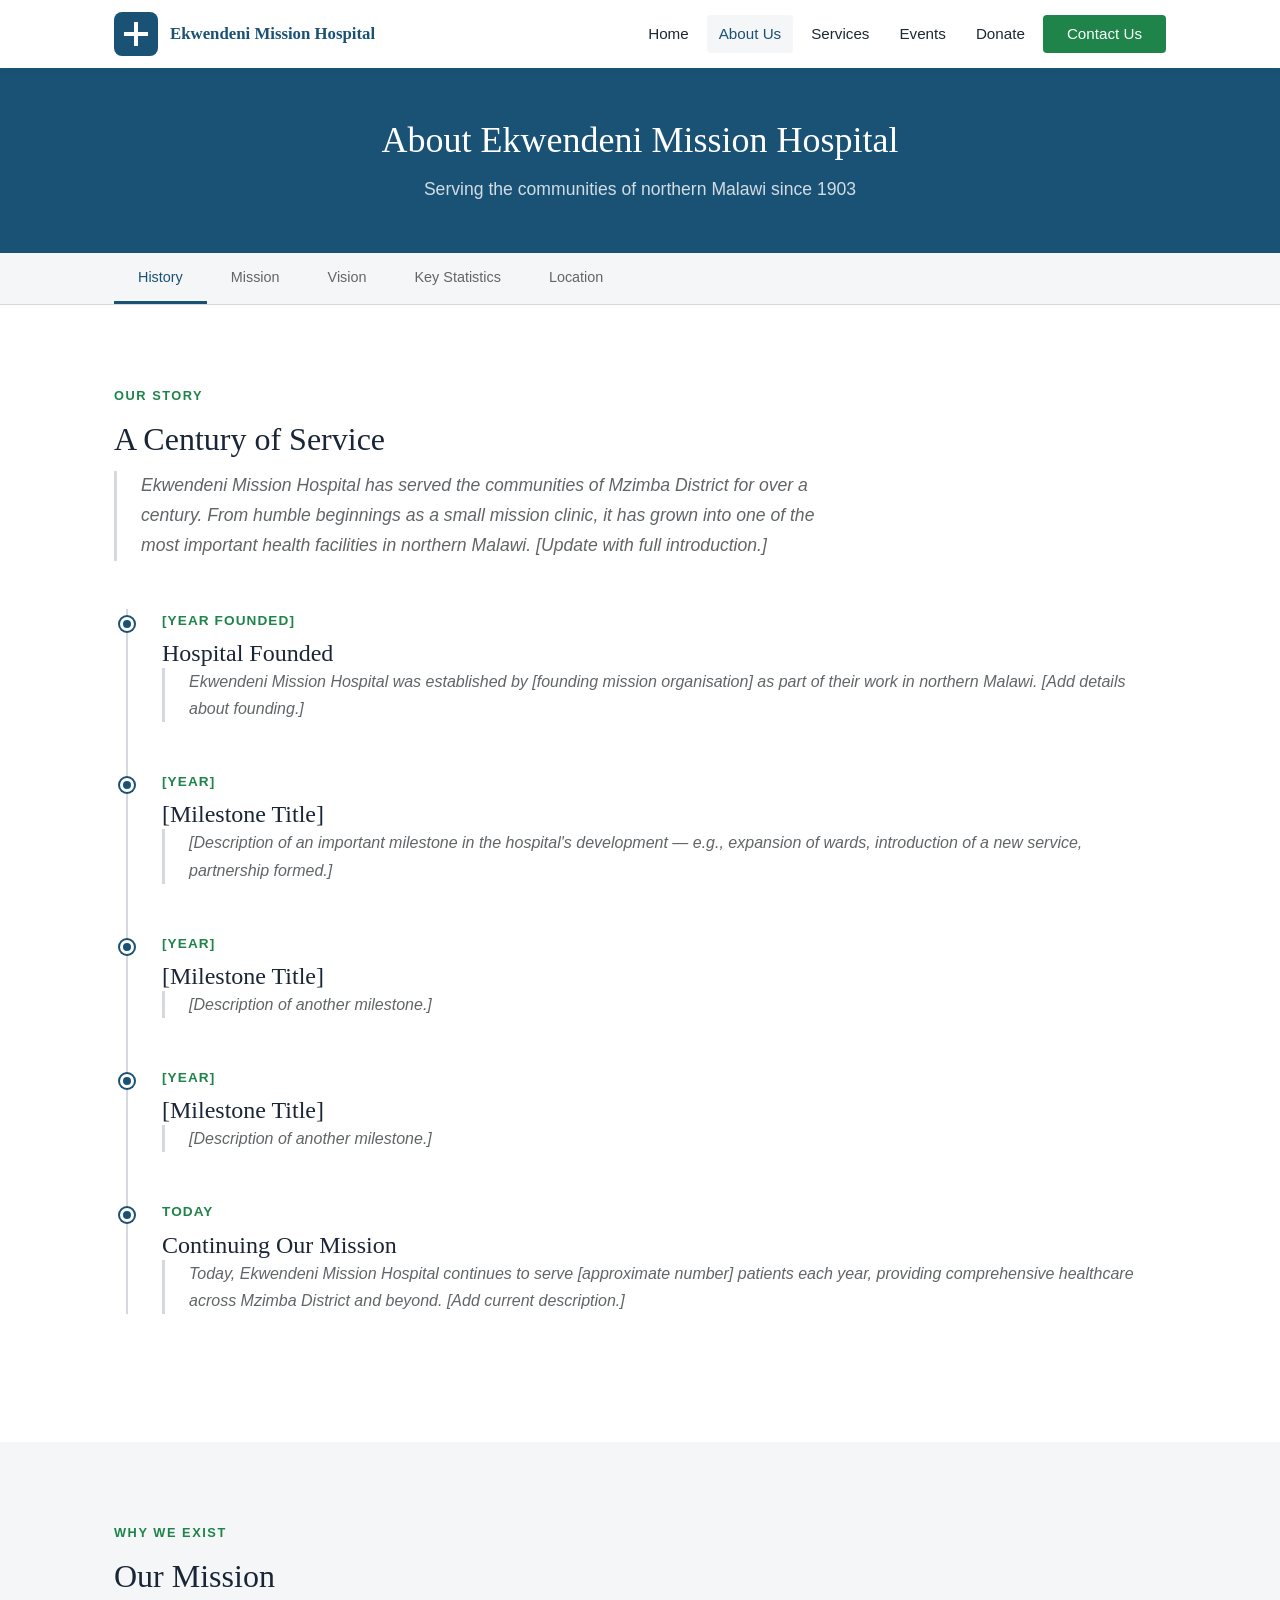
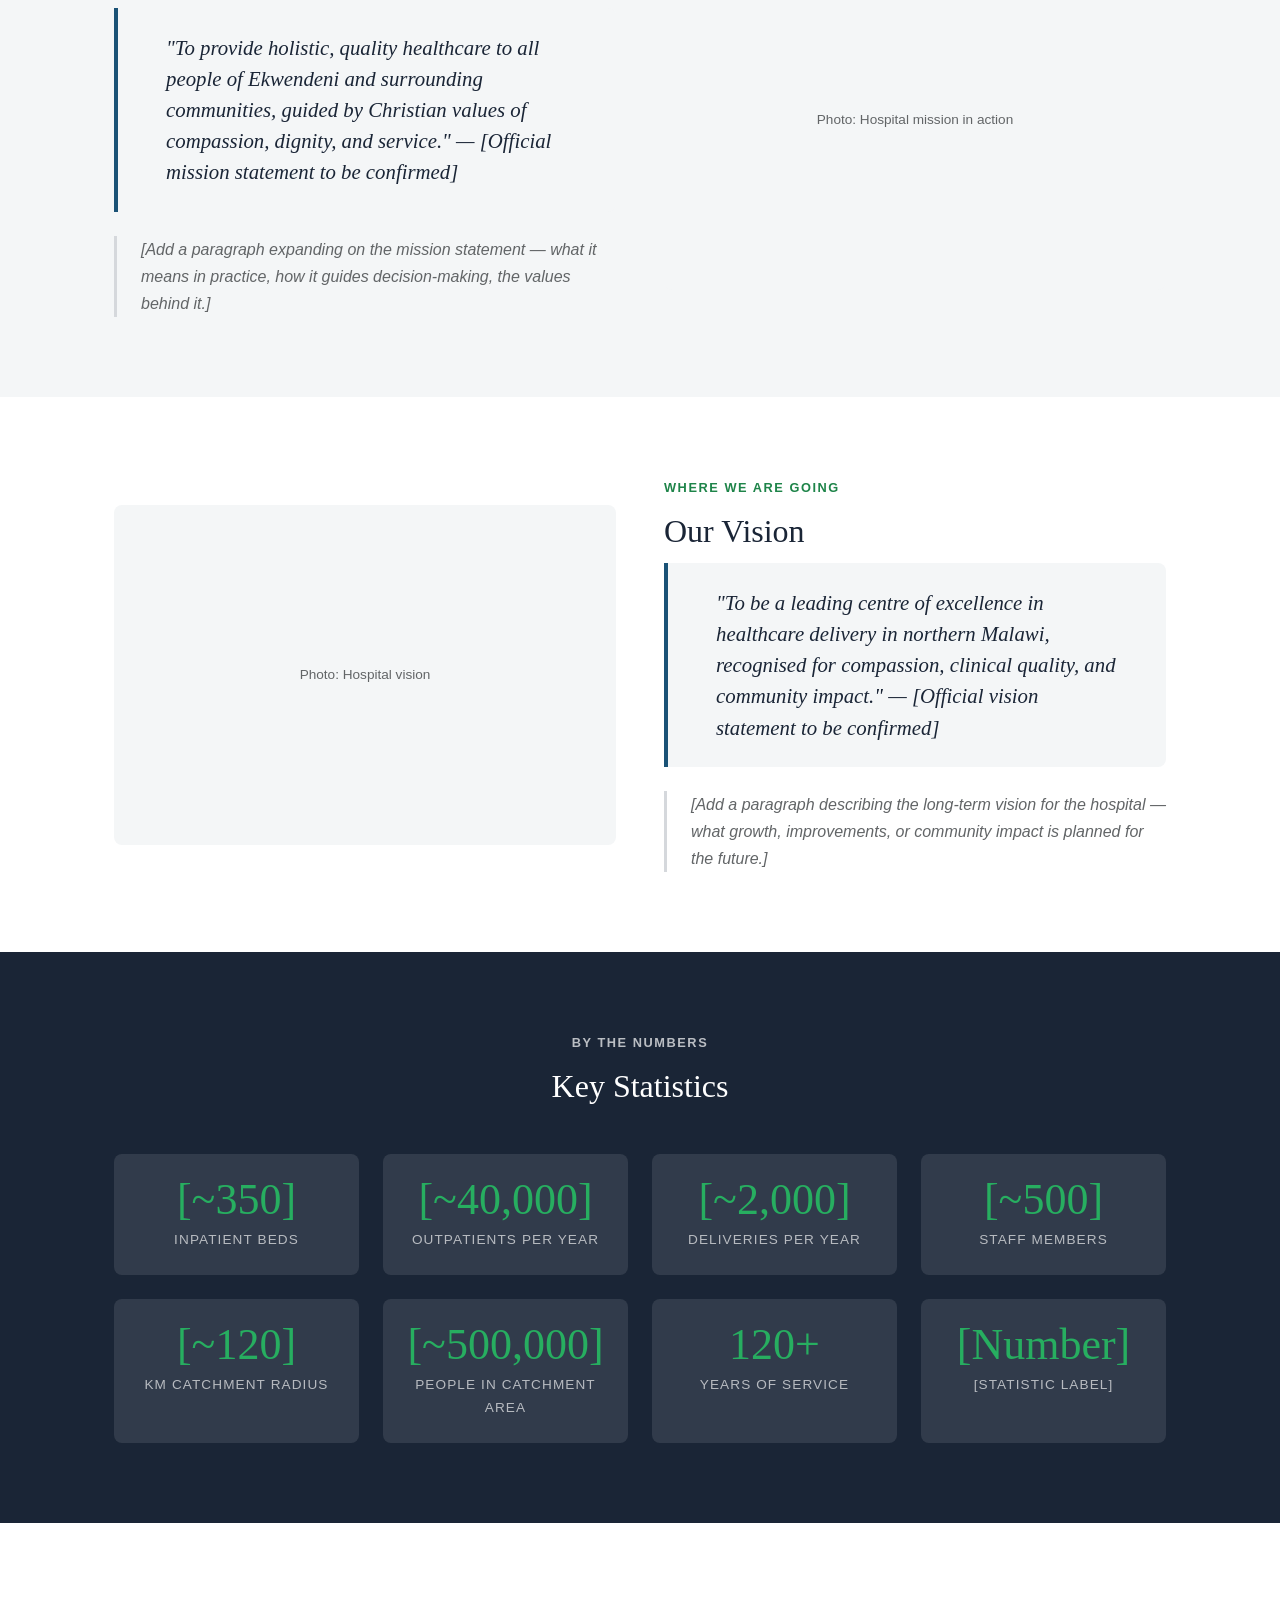
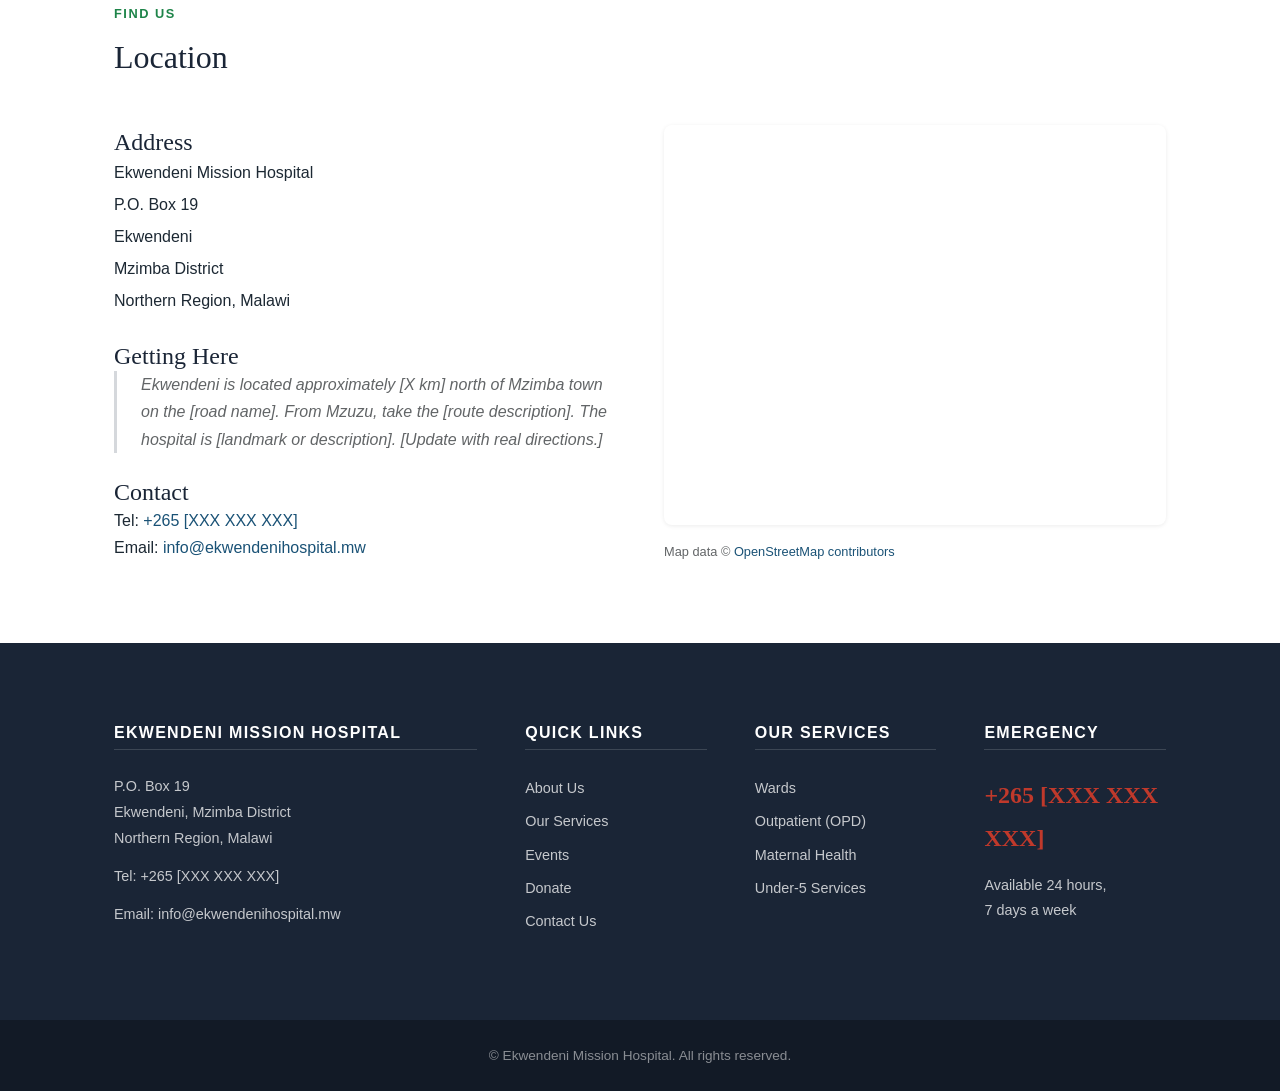
==== about.html @ 5a2363c1 "first push" ====
<!DOCTYPE html>
<html lang="en">
<head>
  <meta charset="UTF-8">
  <meta name="viewport" content="width=device-width, initial-scale=1.0">
  <title>About Us | Ekwendeni Mission Hospital</title>
  <meta name="description" content="Learn about the history, mission, vision, and values of Ekwendeni Mission Hospital in northern Malawi.">
  <link rel="stylesheet" href="/assets/css/main.css">
</head>
<body>

  <!-- NAVIGATION: Loaded from fragments/nav.html -->
  <div id="nav-container"></div>

  <main>

    <!-- ============================================================
         PAGE HERO
         ============================================================ -->
    <section class="page-hero">
      <div class="container">
        <h1>About Ekwendeni Mission Hospital</h1>
        <!-- TODO: Update this subtitle -->
        <p class="page-hero-subtitle">Serving the communities of northern Malawi since 1903</p>
      </div>
    </section>


    <!-- ============================================================
         IN-PAGE SUB-NAVIGATION
         Links to anchor sections on this page.
         Update if you add or remove sections below.
         ============================================================ -->
    <nav class="subnav" aria-label="About Us sections">
      <div class="subnav-inner">
        <a href="#history">History</a>
        <a href="#mission">Mission</a>
        <a href="#vision">Vision</a>
        <a href="#statistics">Key Statistics</a>
        <a href="#location">Location</a>
      </div>
    </nav>


    <!-- ============================================================
         SECTION: HISTORY
         Update the timeline items below with real history from
         hospital administration. Each timeline item has a year and
         a short description.
         ============================================================ -->
    <section class="section" id="history" aria-label="Hospital history">
      <div class="container">
        <div class="section-header">
          <span class="section-label">Our Story</span>
          <h2 class="section-title">A Century of Service</h2>
          <!-- TODO: Replace with an accurate introductory paragraph -->
          <p class="section-subtitle placeholder-text">
            Ekwendeni Mission Hospital has served the communities of Mzimba District for over
            a century. From humble beginnings as a small mission clinic, it has grown into one
            of the most important health facilities in northern Malawi. [Update with full introduction.]
          </p>
        </div>

        <!-- HISTORY TIMELINE
             Add, edit, or remove items as needed.
             Format: <div class="timeline-item"> with .timeline-year and text. -->
        <div class="timeline">

          <!-- TODO: Verify and update all dates and descriptions -->
          <div class="timeline-item">
            <div class="timeline-year">[Year Founded]</div>
            <h3>Hospital Founded</h3>
            <p class="placeholder-text">
              Ekwendeni Mission Hospital was established by [founding mission organisation]
              as part of their work in northern Malawi. [Add details about founding.]
            </p>
          </div>

          <div class="timeline-item">
            <div class="timeline-year">[Year]</div>
            <h3>[Milestone Title]</h3>
            <p class="placeholder-text">
              [Description of an important milestone in the hospital's development —
              e.g., expansion of wards, introduction of a new service, partnership formed.]
            </p>
          </div>

          <div class="timeline-item">
            <div class="timeline-year">[Year]</div>
            <h3>[Milestone Title]</h3>
            <p class="placeholder-text">
              [Description of another milestone.]
            </p>
          </div>

          <div class="timeline-item">
            <div class="timeline-year">[Year]</div>
            <h3>[Milestone Title]</h3>
            <p class="placeholder-text">
              [Description of another milestone.]
            </p>
          </div>

          <div class="timeline-item">
            <div class="timeline-year">Today</div>
            <h3>Continuing Our Mission</h3>
            <p class="placeholder-text">
              Today, Ekwendeni Mission Hospital continues to serve [approximate number]
              patients each year, providing comprehensive healthcare across Mzimba District
              and beyond. [Add current description.]
            </p>
          </div>

        </div>
      </div>
    </section>


    <!-- ============================================================
         SECTION: MISSION
         Update the mission statement text below.
         ============================================================ -->
    <section class="section section--alt" id="mission" aria-label="Our mission">
      <div class="container">
        <div class="split-layout">
          <div>
            <span class="section-label">Why We Exist</span>
            <h2 class="section-title">Our Mission</h2>
            <!-- TODO: Replace with the official mission statement -->
            <div class="quote-block placeholder-text">
              "To provide holistic, quality healthcare to all people of Ekwendeni and
              surrounding communities, guided by Christian values of compassion, dignity,
              and service." — <em>[Official mission statement to be confirmed]</em>
            </div>
            <p style="margin-top:1.5rem;" class="placeholder-text">
              [Add a paragraph expanding on the mission statement — what it means in
              practice, how it guides decision-making, the values behind it.]
            </p>
          </div>
          <div>
            <!-- TODO: Replace with a real image (e.g., staff at work, community care scene) -->
            <div class="img-placeholder" style="height:340px;border-radius:8px;">
              <!-- TODO: Replace with actual image
                   <img src="/assets/images/about-mission.jpg" alt="Hospital staff providing care" style="width:100%;height:340px;object-fit:cover;border-radius:8px;">
              -->
              <span>Photo: Hospital mission in action</span>
            </div>
          </div>
        </div>
      </div>
    </section>


    <!-- ============================================================
         SECTION: VISION
         Update the vision statement text below.
         ============================================================ -->
    <section class="section" id="vision" aria-label="Our vision">
      <div class="container">
        <div class="split-layout split-layout--reverse">
          <div>
            <span class="section-label">Where We Are Going</span>
            <h2 class="section-title">Our Vision</h2>
            <!-- TODO: Replace with the official vision statement -->
            <div class="quote-block placeholder-text">
              "To be a leading centre of excellence in healthcare delivery in northern
              Malawi, recognised for compassion, clinical quality, and community impact."
              — <em>[Official vision statement to be confirmed]</em>
            </div>
            <p style="margin-top:1.5rem;" class="placeholder-text">
              [Add a paragraph describing the long-term vision for the hospital —
              what growth, improvements, or community impact is planned for the future.]
            </p>
          </div>
          <div>
            <!-- TODO: Replace with a real image -->
            <div class="img-placeholder" style="height:340px;border-radius:8px;">
              <!-- TODO: Replace with actual image
                   <img src="/assets/images/about-vision.jpg" alt="Looking toward the future" style="width:100%;height:340px;object-fit:cover;border-radius:8px;">
              -->
              <span>Photo: Hospital vision</span>
            </div>
          </div>
        </div>
      </div>
    </section>


    <!-- ============================================================
         SECTION: KEY STATISTICS
         Update the numbers with real data from administration.
         ============================================================ -->
    <section class="section section--dark" id="statistics" aria-label="Key statistics">
      <div class="container">
        <div class="section-header section-header--center">
          <span class="section-label">By the Numbers</span>
          <h2 class="section-title">Key Statistics</h2>
        </div>

        <!-- TODO: Update all [~XXX] values with confirmed statistics -->
        <div class="stats-grid">
          <div class="stat-box">
            <span class="stat-number">[~350]</span>
            <span class="stat-label">Inpatient Beds</span>
          </div>
          <div class="stat-box">
            <span class="stat-number">[~40,000]</span>
            <span class="stat-label">Outpatients Per Year</span>
          </div>
          <div class="stat-box">
            <span class="stat-number">[~2,000]</span>
            <span class="stat-label">Deliveries Per Year</span>
          </div>
          <div class="stat-box">
            <span class="stat-number">[~500]</span>
            <span class="stat-label">Staff Members</span>
          </div>
          <div class="stat-box">
            <span class="stat-number">[~120]</span>
            <span class="stat-label">km Catchment Radius</span>
          </div>
          <div class="stat-box">
            <span class="stat-number">[~500,000]</span>
            <span class="stat-label">People in Catchment Area</span>
          </div>
          <div class="stat-box">
            <span class="stat-number">120+</span>
            <span class="stat-label">Years of Service</span>
          </div>
          <div class="stat-box">
            <!-- TODO: Add another relevant statistic -->
            <span class="stat-number">[Number]</span>
            <span class="stat-label">[Statistic Label]</span>
          </div>
        </div>

      </div>
    </section>


    <!-- ============================================================
         SECTION: LOCATION
         The map is embedded from OpenStreetMap — no API key required.
         Update the coordinates in the iframe src if needed.
         Ekwendeni is approximately at latitude -11.0, longitude 33.8.
         ============================================================ -->
    <section class="section" id="location" aria-label="Hospital location">
      <div class="container">
        <div class="section-header">
          <span class="section-label">Find Us</span>
          <h2 class="section-title">Location</h2>
        </div>

        <div class="split-layout">
          <div>
            <!-- TODO: Update with accurate address and directions -->
            <h3>Address</h3>
            <address style="line-height:2;font-size:1rem;margin-bottom:1.5rem;">
              Ekwendeni Mission Hospital<br>
              P.O. Box 19<br>
              Ekwendeni<br>
              Mzimba District<br>
              Northern Region, Malawi
            </address>

            <h3>Getting Here</h3>
            <!-- TODO: Update directions -->
            <p class="placeholder-text">
              Ekwendeni is located approximately [X km] north of Mzimba town on the
              [road name]. From Mzuzu, take the [route description]. The hospital is
              [landmark or description]. [Update with real directions.]
            </p>

            <h3 style="margin-top:1.5rem;">Contact</h3>
            <!-- TODO: Update phone and email -->
            <p>
              Tel: <a href="tel:+265000000000">+265 [XXX XXX XXX]</a><br>
              Email: <a href="mailto:info@ekwendenihospital.mw">info@ekwendenihospital.mw</a>
            </p>
          </div>
          <div>
            <!-- OpenStreetMap embed — free, no API key required.
                 To adjust the map view, change the bbox and marker coordinates.
                 Format: bbox=lon_min,lat_min,lon_max,lat_max
                 marker=lat,lon
                 Current coordinates are approximate for Ekwendeni area. -->
            <iframe
              class="map-embed"
              src="https://www.openstreetmap.org/export/embed.html?bbox=33.70,-11.10,33.90,-10.90&amp;layer=mapnik&amp;marker=-11.3711268,33.8830377"
              title="Map showing location of Ekwendeni Mission Hospital"
              loading="lazy"
              aria-label="Interactive map of Ekwendeni Mission Hospital location">
            </iframe>
            <p style="font-size:0.8rem;color:#626567;margin-top:0.5rem;">
              Map data &copy; <a href="https://www.openstreetmap.org/copyright" target="_blank" rel="noopener">OpenStreetMap contributors</a>
            </p>
          </div>
        </div>
      </div>
    </section>

  </main>

  <!-- FOOTER: Loaded from fragments/footer.html -->
  <div id="footer-container"></div>

  <script src="/assets/js/nav.js"></script>

</body>
</html>
---- assets/css/main.css ----
/* ============================================================
   EKWENDENI MISSION HOSPITAL — MAIN STYLESHEET
   ============================================================

   CONTENTS (Ctrl+F / Cmd+F the section name to jump):
   1.  CSS VARIABLES
   2.  RESET & BASE
   3.  TYPOGRAPHY
   4.  LAYOUT
   5.  NAVIGATION
   6.  FOOTER
   7.  PAGE HERO
   8.  BUTTONS & LINKS
   9.  CARDS
   10. STAT BOXES
   11. HOME PAGE
   12. ABOUT PAGE
   13. SERVICES PAGE
   14. EVENTS PAGE
   15. DONATE PAGE
   16. CONTACT PAGE
   17. UTILITY CLASSES
   18. RESPONSIVE (mobile breakpoints)

   To change site colors, fonts, or spacing: edit section 1.
   ============================================================ */


/* ============================================================
   1. CSS VARIABLES
   ============================================================ */
:root {
  /* Colors */
  --color-primary:        #1a5276;   /* Deep blue — primary brand */
  --color-primary-light:  #2980b9;   /* Lighter blue — hover states */
  --color-primary-dark:   #154360;   /* Darker blue — active/pressed */
  --color-accent:         #1e8449;   /* Green — health/life theme */
  --color-accent-light:   #27ae60;   /* Lighter green */
  --color-danger:         #c0392b;   /* Red — emergency */

  --color-text:           #1c2833;   /* Main body text */
  --color-text-muted:     #626567;   /* Secondary/caption text */
  --color-heading:        #1a2536;   /* Heading text */

  --color-bg:             #ffffff;   /* Page background */
  --color-bg-alt:         #f4f6f7;   /* Alternate section background */
  --color-bg-dark:        #1a2536;   /* Dark section background */

  --color-border:         #d5d8dc;   /* Borders/dividers */
  --color-white:          #ffffff;

  /* Typography — system font stacks, no CDN required */
  --font-heading: Georgia, 'Times New Roman', Times, serif;
  --font-body:    'Segoe UI', 'Helvetica Neue', Arial, 'Liberation Sans', sans-serif;
  --font-mono:    'Courier New', Courier, monospace;

  /* Spacing scale */
  --space-xs:   0.375rem;   /*  6px */
  --space-sm:   0.75rem;    /* 12px */
  --space-md:   1.5rem;     /* 24px */
  --space-lg:   3rem;       /* 48px */
  --space-xl:   5rem;       /* 80px */
  --space-2xl:  8rem;       /* 128px */

  /* Layout */
  --max-width:      1100px;
  --max-width-text: 720px;

  /* Borders & Shadows */
  --radius-sm:  4px;
  --radius-md:  8px;
  --radius-lg:  16px;
  --shadow-sm:  0 1px 4px rgba(0, 0, 0, 0.08);
  --shadow-md:  0 4px 16px rgba(0, 0, 0, 0.10);
  --shadow-lg:  0 8px 32px rgba(0, 0, 0, 0.14);

  /* Transitions */
  --transition: 0.2s ease;
}


/* ============================================================
   2. RESET & BASE
   ============================================================ */
*, *::before, *::after {
  box-sizing: border-box;
  margin: 0;
  padding: 0;
}

html {
  scroll-behavior: smooth;
  font-size: 16px;
}

body {
  font-family: var(--font-body);
  font-size: 1rem;
  line-height: 1.7;
  color: var(--color-text);
  background: var(--color-bg);
  -webkit-font-smoothing: antialiased;
}

img {
  max-width: 100%;
  height: auto;
  display: block;
}

ul, ol {
  list-style: none;
}

a {
  color: var(--color-primary);
  text-decoration: none;
  transition: color var(--transition);
}

a:hover {
  color: var(--color-primary-light);
}

address {
  font-style: normal;
}


/* ============================================================
   3. TYPOGRAPHY
   ============================================================ */
h1, h2, h3, h4, h5, h6 {
  font-family: var(--font-heading);
  color: var(--color-heading);
  line-height: 1.25;
  font-weight: normal;
}

h1 { font-size: 2.5rem; }
h2 { font-size: 2rem; }
h3 { font-size: 1.5rem; }
h4 { font-size: 1.25rem; }
h5 { font-size: 1.1rem; }
h6 { font-size: 1rem; }

p { margin-bottom: 1rem; }
p:last-child { margin-bottom: 0; }

.lead {
  font-size: 1.2rem;
  color: var(--color-text-muted);
  line-height: 1.8;
}

.section-label {
  display: block;
  font-size: 0.8rem;
  font-weight: bold;
  letter-spacing: 0.12em;
  text-transform: uppercase;
  color: var(--color-accent);
  margin-bottom: var(--space-sm);
}

.section-title {
  font-size: 2rem;
  margin-bottom: var(--space-sm);
}

.section-subtitle {
  font-size: 1.1rem;
  color: var(--color-text-muted);
  max-width: var(--max-width-text);
  margin-bottom: var(--space-lg);
}

/* Placeholder text — clearly marks content awaiting hospital admin input */
.placeholder-text {
  color: var(--color-text-muted);
  font-style: italic;
  border-left: 3px solid var(--color-border);
  padding-left: var(--space-md);
}


/* ============================================================
   4. LAYOUT
   ============================================================ */
.container {
  max-width: var(--max-width);
  margin-left: auto;
  margin-right: auto;
  padding-left: var(--space-md);
  padding-right: var(--space-md);
}

.section {
  padding: var(--space-xl) 0;
}

.section--alt {
  background: var(--color-bg-alt);
}

.section--dark {
  background: var(--color-bg-dark);
  color: var(--color-white);
}

.section--dark h1,
.section--dark h2,
.section--dark h3,
.section--dark .section-title {
  color: var(--color-white);
}

.section--dark .section-subtitle,
.section--dark .section-label {
  color: rgba(255,255,255,0.7);
}

.section-header {
  margin-bottom: var(--space-lg);
}

.section-header--center {
  text-align: center;
}

.section-header--center .section-subtitle {
  margin-left: auto;
  margin-right: auto;
}

/* Two-column grid with text + image */
.split-layout {
  display: grid;
  grid-template-columns: 1fr 1fr;
  gap: var(--space-lg);
  align-items: center;
}

.split-layout--reverse {
  direction: rtl;
}

.split-layout--reverse > * {
  direction: ltr;
}

/* Generic responsive grid */
.grid-2 { display: grid; grid-template-columns: repeat(2, 1fr); gap: var(--space-md); }
.grid-3 { display: grid; grid-template-columns: repeat(3, 1fr); gap: var(--space-md); }
.grid-4 { display: grid; grid-template-columns: repeat(4, 1fr); gap: var(--space-md); }


/* ============================================================
   5. NAVIGATION
   ============================================================ */

/* The nav fragment is injected into #nav-container via JS.
   Sticky must be on the container, not .site-nav, because
   position:sticky only works within its parent's bounds — and
   .site-nav's parent (#nav-container) is only as tall as the nav
   itself, making sticky collapse. */
#nav-container {
  position: sticky;
  top: 0;
  z-index: 1000;
}

/* ---- Site Nav wrapper ---- */
.site-nav {
  position: static;   /* sticky is handled by #nav-container above */
  z-index: inherit;
  background: var(--color-white);
  border-bottom: 2px solid var(--color-primary);
  box-shadow: var(--shadow-sm);
}

.nav-inner {
  max-width: var(--max-width);
  margin: 0 auto;
  padding: 0 var(--space-md);
  display: flex;
  align-items: center;
  justify-content: space-between;
  height: 68px;
}

/* ---- Logo ---- */
.nav-logo {
  display: flex;
  align-items: center;
  gap: var(--space-sm);
  text-decoration: none;
  flex-shrink: 0;
}

.nav-logo img {
  height: 44px;
  width: auto;
}

.nav-logo-text {
  font-family: var(--font-heading);
  font-size: 1.05rem;
  color: var(--color-primary);
  font-weight: bold;
  line-height: 1.3;
}

/* ---- Nav links list ---- */
.nav-links {
  display: flex;
  align-items: center;
  gap: var(--space-xs);
}

.nav-links > li {
  position: relative;
}

.nav-links > li > a {
  display: block;
  padding: var(--space-xs) var(--space-sm);
  font-size: 0.95rem;
  color: var(--color-text);
  border-radius: var(--radius-sm);
  transition: background var(--transition), color var(--transition);
  white-space: nowrap;
}

.nav-links > li > a:hover,
.nav-links > li > a.active {
  background: var(--color-bg-alt);
  color: var(--color-primary);
}

/* Donate/CTA link styled as button */
.nav-links > li > a.nav-cta {
  background: var(--color-accent);
  color: var(--color-white);
  border-radius: var(--radius-sm);
  padding: var(--space-xs) var(--space-md);
}

.nav-links > li > a.nav-cta:hover {
  background: var(--color-accent-light);
  color: var(--color-white);
}

/* ---- Dropdown menus ---- */
.dropdown-menu {
  display: none;
  position: absolute;
  top: 100%;
  left: 0;
  min-width: 200px;
  background: var(--color-white);
  border: 1px solid var(--color-border);
  border-radius: var(--radius-md);
  box-shadow: var(--shadow-md);
  padding: var(--space-xs) 0;
  z-index: 1001;
}

.nav-dropdown:hover .dropdown-menu,
.nav-dropdown:focus-within .dropdown-menu {
  display: block;
}

.dropdown-menu li a {
  display: block;
  padding: var(--space-xs) var(--space-md);
  font-size: 0.9rem;
  color: var(--color-text);
  transition: background var(--transition);
}

.dropdown-menu li a:hover {
  background: var(--color-bg-alt);
  color: var(--color-primary);
}

/* ---- Mobile hamburger toggle ---- */
.nav-toggle {
  display: none;
  flex-direction: column;
  justify-content: space-around;
  width: 32px;
  height: 28px;
  background: none;
  border: none;
  cursor: pointer;
  padding: 0;
}

.nav-toggle span {
  display: block;
  height: 2px;
  background: var(--color-primary);
  border-radius: 2px;
  transition: transform var(--transition), opacity var(--transition);
}

/* Animate hamburger to X when open */
.site-nav.nav-open .nav-toggle span:nth-child(1) {
  transform: translateY(9px) rotate(45deg);
}
.site-nav.nav-open .nav-toggle span:nth-child(2) {
  opacity: 0;
}
.site-nav.nav-open .nav-toggle span:nth-child(3) {
  transform: translateY(-9px) rotate(-45deg);
}


/* ============================================================
   6. FOOTER
   ============================================================ */
.site-footer {
  background: var(--color-bg-dark);
  color: rgba(255,255,255,0.85);
  margin-top: auto;
}

.footer-grid {
  display: grid;
  grid-template-columns: 2fr 1fr 1fr 1fr;
  gap: var(--space-lg);
  padding: var(--space-xl) var(--space-md);
  max-width: var(--max-width);
  margin: 0 auto;
}

.footer-col h3 {
  color: var(--color-white);
  font-size: 1rem;
  font-family: var(--font-body);
  font-weight: bold;
  text-transform: uppercase;
  letter-spacing: 0.08em;
  margin-bottom: var(--space-md);
  padding-bottom: var(--space-xs);
  border-bottom: 1px solid rgba(255,255,255,0.15);
}

.footer-col p,
.footer-col address {
  font-size: 0.9rem;
  line-height: 1.8;
  color: rgba(255,255,255,0.75);
  margin-bottom: var(--space-sm);
}

.footer-col ul li {
  margin-bottom: var(--space-xs);
}

.footer-col ul li a {
  font-size: 0.9rem;
  color: rgba(255,255,255,0.75);
  transition: color var(--transition);
}

.footer-col ul li a:hover {
  color: var(--color-white);
}

.footer-emergency .emergency-number {
  font-size: 1.5rem;
  font-weight: bold;
  color: var(--color-danger);
  font-family: var(--font-heading);
}

.footer-bottom {
  background: rgba(0,0,0,0.3);
  text-align: center;
  padding: var(--space-md);
}

.footer-bottom p {
  font-size: 0.85rem;
  color: rgba(255,255,255,0.5);
  margin: 0;
}


/* ============================================================
   7. PAGE HERO
   ============================================================ */
/* Full-page hero (home) */
.hero {
  position: relative;
  min-height: 540px;
  display: flex;
  align-items: center;
  background: var(--color-primary-dark);
  overflow: hidden;
}

.hero-bg {
  position: absolute;
  inset: 0;
  background-image: url('/assets/images/hero-home.jpg');
  background-size: cover;
  background-position: center;
  opacity: 0.35;
}

.hero-content {
  position: relative;
  z-index: 1;
  max-width: var(--max-width-text);
  color: var(--color-white);
}

.hero-label {
  font-size: 0.85rem;
  letter-spacing: 0.15em;
  text-transform: uppercase;
  color: rgba(255,255,255,0.7);
  margin-bottom: var(--space-sm);
  display: block;
}

.hero h1 {
  font-size: 3rem;
  color: var(--color-white);
  margin-bottom: var(--space-md);
  line-height: 1.15;
}

.hero-subtitle {
  font-size: 1.2rem;
  color: rgba(255,255,255,0.85);
  margin-bottom: var(--space-lg);
  max-width: 560px;
}

/* Shorter hero for interior pages */
.page-hero {
  background: var(--color-primary);
  padding: var(--space-lg) 0;
  text-align: center;
}

.page-hero h1 {
  color: var(--color-white);
  font-size: 2.25rem;
}

.page-hero-subtitle {
  color: rgba(255,255,255,0.8);
  font-size: 1.1rem;
  margin-top: var(--space-sm);
  margin-bottom: 0;
}


/* ============================================================
   8. BUTTONS & LINKS
   ============================================================ */
.btn {
  display: inline-block;
  padding: 0.75rem 1.75rem;
  border-radius: var(--radius-md);
  font-size: 0.95rem;
  font-weight: bold;
  cursor: pointer;
  border: 2px solid transparent;
  transition: background var(--transition), color var(--transition), border-color var(--transition);
  text-decoration: none;
  text-align: center;
  white-space: nowrap;
}

.btn-primary {
  background: var(--color-accent);
  color: var(--color-white);
  border-color: var(--color-accent);
}

.btn-primary:hover {
  background: var(--color-accent-light);
  border-color: var(--color-accent-light);
  color: var(--color-white);
}

.btn-outline {
  background: transparent;
  color: var(--color-white);
  border-color: var(--color-white);
}

.btn-outline:hover {
  background: var(--color-white);
  color: var(--color-primary);
}

.btn-outline-primary {
  background: transparent;
  color: var(--color-primary);
  border-color: var(--color-primary);
}

.btn-outline-primary:hover {
  background: var(--color-primary);
  color: var(--color-white);
}

.btn-group {
  display: flex;
  gap: var(--space-sm);
  flex-wrap: wrap;
}


/* ============================================================
   9. CARDS
   ============================================================ */
.card {
  background: var(--color-white);
  border-radius: var(--radius-md);
  box-shadow: var(--shadow-sm);
  overflow: hidden;
  transition: box-shadow var(--transition), transform var(--transition);
}

.card:hover {
  box-shadow: var(--shadow-md);
  transform: translateY(-2px);
}

.card-img {
  width: 100%;
  aspect-ratio: 16 / 9;
  object-fit: cover;
  background: var(--color-bg-alt);
}

/* SVG placeholder for card images */
.card-img-placeholder {
  width: 100%;
  aspect-ratio: 16 / 9;
  background: var(--color-bg-alt);
  display: flex;
  align-items: center;
  justify-content: center;
  color: var(--color-text-muted);
  font-size: 0.85rem;
}

.card-body {
  padding: var(--space-md);
}

.card-body h3 {
  font-size: 1.2rem;
  margin-bottom: var(--space-xs);
}

.card-body p {
  font-size: 0.95rem;
  color: var(--color-text-muted);
}

.card-meta {
  font-size: 0.8rem;
  color: var(--color-text-muted);
  margin-bottom: var(--space-xs);
}

.card-tag {
  display: inline-block;
  padding: 2px 10px;
  border-radius: 999px;
  font-size: 0.75rem;
  font-weight: bold;
  text-transform: uppercase;
  letter-spacing: 0.05em;
  background: var(--color-bg-alt);
  color: var(--color-text-muted);
  margin-bottom: var(--space-xs);
}

.card-tag--health    { background: #d5f5e3; color: #1e8449; }
.card-tag--training  { background: #d6eaf8; color: #1a5276; }
.card-tag--outreach  { background: #fef9e7; color: #b7950b; }
.card-tag--general   { background: #f2f3f4; color: #626567; }


/* ============================================================
   10. STAT BOXES
   ============================================================ */
.stats-grid {
  display: grid;
  grid-template-columns: repeat(4, 1fr);
  gap: var(--space-md);
}

.stat-box {
  text-align: center;
  padding: var(--space-md);
  border-radius: var(--radius-md);
  background: var(--color-white);
  box-shadow: var(--shadow-sm);
}

.stat-number {
  display: block;
  font-family: var(--font-heading);
  font-size: 2.75rem;
  color: var(--color-primary);
  line-height: 1;
  margin-bottom: var(--space-xs);
}

.stat-label {
  display: block;
  font-size: 0.85rem;
  color: var(--color-text-muted);
  text-transform: uppercase;
  letter-spacing: 0.08em;
}

/* Dark-background stat boxes */
.section--dark .stat-box {
  background: rgba(255,255,255,0.1);
  box-shadow: none;
}

.section--dark .stat-number {
  color: var(--color-accent-light);
}

.section--dark .stat-label {
  color: rgba(255,255,255,0.65);
}


/* ============================================================
   11. HOME PAGE
   ============================================================ */

/* Mission brief strip */
.mission-strip {
  padding: var(--space-lg) 0;
  background: var(--color-bg-alt);
  text-align: center;
}

.mission-strip p {
  font-size: 1.2rem;
  max-width: var(--max-width-text);
  margin: 0 auto;
  color: var(--color-text);
  line-height: 1.8;
}

/* Services grid on home */
.services-preview-grid {
  display: grid;
  grid-template-columns: repeat(4, 1fr);
  gap: var(--space-md);
}

/* Donate CTA banner */
.donate-cta {
  background: var(--color-primary);
  color: var(--color-white);
  padding: var(--space-lg) 0;
  text-align: center;
}

.donate-cta h2 {
  color: var(--color-white);
  margin-bottom: var(--space-sm);
}

.donate-cta p {
  color: rgba(255,255,255,0.85);
  max-width: 560px;
  margin: 0 auto var(--space-lg);
}

/* News preview on home */
.news-preview-grid {
  display: grid;
  grid-template-columns: repeat(3, 1fr);
  gap: var(--space-md);
}


/* ============================================================
   12. ABOUT PAGE
   ============================================================ */

/* In-page sub-navigation */
.subnav {
  background: var(--color-bg-alt);
  border-bottom: 1px solid var(--color-border);
  position: sticky;
  top: 68px;   /* height of main site nav */
  z-index: 900;
}

.subnav-inner {
  max-width: var(--max-width);
  margin: 0 auto;
  padding: 0 var(--space-md);
  display: flex;
  gap: 0;
  overflow-x: auto;
}

.subnav-inner a {
  display: block;
  padding: var(--space-sm) var(--space-md);
  font-size: 0.9rem;
  color: var(--color-text-muted);
  border-bottom: 3px solid transparent;
  white-space: nowrap;
  transition: color var(--transition), border-color var(--transition);
}

.subnav-inner a:hover,
.subnav-inner a.active {
  color: var(--color-primary);
  border-bottom-color: var(--color-primary);
}

/* History timeline */
.timeline {
  position: relative;
  padding-left: var(--space-lg);
}

.timeline::before {
  content: '';
  position: absolute;
  left: 12px;
  top: 0;
  bottom: 0;
  width: 2px;
  background: var(--color-border);
}

.timeline-item {
  position: relative;
  margin-bottom: var(--space-lg);
}

.timeline-item::before {
  content: '';
  position: absolute;
  left: calc(-1 * var(--space-lg) + 6px);
  top: 8px;
  width: 14px;
  height: 14px;
  border-radius: 50%;
  background: var(--color-primary);
  border: 3px solid var(--color-white);
  box-shadow: 0 0 0 2px var(--color-primary);
}

.timeline-year {
  font-size: 0.85rem;
  font-weight: bold;
  color: var(--color-accent);
  letter-spacing: 0.08em;
  text-transform: uppercase;
  margin-bottom: var(--space-xs);
}

/* Location map embed */
.map-embed {
  width: 100%;
  height: 400px;
  border: 0;
  border-radius: var(--radius-md);
  box-shadow: var(--shadow-sm);
}

/* Mission/Vision quote blocks */
.quote-block {
  border-left: 4px solid var(--color-primary);
  padding: var(--space-md) var(--space-lg);
  background: var(--color-bg-alt);
  border-radius: 0 var(--radius-md) var(--radius-md) 0;
  font-family: var(--font-heading);
  font-size: 1.3rem;
  color: var(--color-heading);
  line-height: 1.5;
}


/* ============================================================
   13. SERVICES PAGE
   ============================================================ */
.service-section {
  padding: var(--space-xl) 0;
  border-bottom: 1px solid var(--color-border);
}

.service-section:last-of-type {
  border-bottom: none;
}

.service-icon {
  font-size: 3rem;
  margin-bottom: var(--space-md);
  line-height: 1;
}

.service-img {
  width: 100%;
  aspect-ratio: 4 / 3;
  object-fit: cover;
  border-radius: var(--radius-md);
  background: var(--color-bg-alt);
}

/* Service feature list */
.feature-list {
  list-style: none;
  padding: 0;
}

.feature-list li {
  padding: var(--space-xs) 0;
  border-bottom: 1px solid var(--color-border);
  display: flex;
  align-items: flex-start;
  gap: var(--space-sm);
  font-size: 0.95rem;
}

.feature-list li::before {
  content: '✓';
  color: var(--color-accent);
  font-weight: bold;
  flex-shrink: 0;
  margin-top: 2px;
}

.feature-list li:last-child {
  border-bottom: none;
}


/* ============================================================
   14. EVENTS PAGE
   ============================================================ */
.events-controls {
  display: flex;
  gap: var(--space-sm);
  align-items: center;
  flex-wrap: wrap;
  margin-bottom: var(--space-lg);
}

.view-toggle {
  display: flex;
  border: 1px solid var(--color-border);
  border-radius: var(--radius-md);
  overflow: hidden;
}

.view-toggle button {
  padding: var(--space-xs) var(--space-md);
  border: none;
  background: var(--color-white);
  cursor: pointer;
  font-size: 0.9rem;
  color: var(--color-text-muted);
  transition: background var(--transition), color var(--transition);
}

.view-toggle button.active {
  background: var(--color-primary);
  color: var(--color-white);
}

/* Event cards */
.event-card {
  display: grid;
  grid-template-columns: 120px 1fr;
  gap: var(--space-md);
  background: var(--color-white);
  border-radius: var(--radius-md);
  box-shadow: var(--shadow-sm);
  overflow: hidden;
  margin-bottom: var(--space-md);
  transition: box-shadow var(--transition);
}

.event-card:hover {
  box-shadow: var(--shadow-md);
}

.event-card-date {
  background: var(--color-primary);
  color: var(--color-white);
  display: flex;
  flex-direction: column;
  align-items: center;
  justify-content: center;
  padding: var(--space-md);
  text-align: center;
  flex-shrink: 0;
}

.event-card-day {
  font-size: 2.5rem;
  font-family: var(--font-heading);
  line-height: 1;
}

.event-card-month {
  font-size: 0.8rem;
  text-transform: uppercase;
  letter-spacing: 0.1em;
  opacity: 0.85;
}

.event-card-body {
  padding: var(--space-md);
}

.event-card-body h3 {
  font-size: 1.1rem;
  margin-bottom: var(--space-xs);
}

.event-card-meta {
  font-size: 0.85rem;
  color: var(--color-text-muted);
  margin-bottom: var(--space-sm);
}

/* Calendar grid */
.calendar-grid {
  display: none;   /* shown by events.js when calendar view active */
}

.calendar-header {
  display: flex;
  justify-content: space-between;
  align-items: center;
  margin-bottom: var(--space-md);
}

.calendar-month-grid {
  display: grid;
  grid-template-columns: repeat(7, 1fr);
  gap: 4px;
}

.calendar-day-label {
  text-align: center;
  font-size: 0.75rem;
  font-weight: bold;
  color: var(--color-text-muted);
  padding: var(--space-xs);
  text-transform: uppercase;
}

.calendar-day {
  aspect-ratio: 1;
  display: flex;
  flex-direction: column;
  align-items: center;
  justify-content: center;
  border-radius: var(--radius-sm);
  font-size: 0.9rem;
  cursor: default;
  position: relative;
}

.calendar-day--today {
  background: var(--color-primary);
  color: var(--color-white);
}

.calendar-day--has-event {
  cursor: pointer;
  font-weight: bold;
}

.calendar-day--has-event::after {
  content: '';
  width: 6px;
  height: 6px;
  background: var(--color-accent);
  border-radius: 50%;
  position: absolute;
  bottom: 4px;
}

.calendar-day--other-month {
  opacity: 0.3;
}

/* Past events collapsible */
.past-events-toggle {
  background: none;
  border: 1px solid var(--color-border);
  border-radius: var(--radius-md);
  padding: var(--space-sm) var(--space-md);
  width: 100%;
  text-align: left;
  cursor: pointer;
  font-size: 1rem;
  color: var(--color-text-muted);
  margin-bottom: var(--space-md);
  transition: background var(--transition);
}

.past-events-toggle:hover {
  background: var(--color-bg-alt);
}

.past-events-list {
  display: none;
}

.past-events-list.open {
  display: block;
}

/* Loading state */
.events-loading {
  text-align: center;
  padding: var(--space-xl);
  color: var(--color-text-muted);
}

.events-empty {
  text-align: center;
  padding: var(--space-xl);
  color: var(--color-text-muted);
  background: var(--color-bg-alt);
  border-radius: var(--radius-md);
}


/* ============================================================
   15. DONATE PAGE
   ============================================================ */
.donate-ways-grid {
  display: grid;
  grid-template-columns: repeat(3, 1fr);
  gap: var(--space-md);
  margin-top: var(--space-lg);
}

.donate-way-card {
  background: var(--color-white);
  border: 1px solid var(--color-border);
  border-radius: var(--radius-md);
  padding: var(--space-md);
  text-align: center;
}

.donate-way-card .donate-icon {
  font-size: 2.5rem;
  display: block;
  margin-bottom: var(--space-sm);
}

.donate-way-card h3 {
  font-size: 1.1rem;
  margin-bottom: var(--space-sm);
}

.donate-way-card .account-detail {
  font-family: var(--font-mono);
  font-size: 0.9rem;
  background: var(--color-bg-alt);
  padding: var(--space-xs) var(--space-sm);
  border-radius: var(--radius-sm);
  word-break: break-all;
}

.impact-grid {
  display: grid;
  grid-template-columns: repeat(3, 1fr);
  gap: var(--space-md);
  margin-top: var(--space-lg);
}

.impact-item {
  text-align: center;
  padding: var(--space-md);
  background: var(--color-bg-alt);
  border-radius: var(--radius-md);
}

.impact-amount {
  font-family: var(--font-heading);
  font-size: 1.8rem;
  color: var(--color-accent);
  display: block;
  margin-bottom: var(--space-xs);
}


/* ============================================================
   16. CONTACT PAGE
   ============================================================ */
.contact-layout {
  display: grid;
  grid-template-columns: 1fr 2fr;
  gap: var(--space-lg);
  align-items: start;
}

.contact-info-item {
  display: flex;
  gap: var(--space-md);
  align-items: flex-start;
  margin-bottom: var(--space-md);
  padding-bottom: var(--space-md);
  border-bottom: 1px solid var(--color-border);
}

.contact-info-item:last-child {
  border-bottom: none;
  margin-bottom: 0;
}

.contact-info-icon {
  font-size: 1.5rem;
  flex-shrink: 0;
  width: 2rem;
  text-align: center;
}

.contact-form {
  background: var(--color-bg-alt);
  padding: var(--space-lg);
  border-radius: var(--radius-lg);
}

.contact-form h2 {
  margin-bottom: var(--space-lg);
}

.form-group {
  margin-bottom: var(--space-md);
}

.form-group label {
  display: block;
  font-size: 0.9rem;
  font-weight: bold;
  color: var(--color-heading);
  margin-bottom: var(--space-xs);
}

.form-group input,
.form-group textarea,
.form-group select {
  width: 100%;
  padding: 0.625rem var(--space-sm);
  border: 1px solid var(--color-border);
  border-radius: var(--radius-sm);
  font-size: 0.95rem;
  font-family: var(--font-body);
  color: var(--color-text);
  background: var(--color-white);
  transition: border-color var(--transition);
}

.form-group input:focus,
.form-group textarea:focus,
.form-group select:focus {
  outline: none;
  border-color: var(--color-primary);
  box-shadow: 0 0 0 3px rgba(26, 82, 118, 0.1);
}

.form-group textarea {
  resize: vertical;
  min-height: 140px;
}

.form-note {
  font-size: 0.8rem;
  color: var(--color-text-muted);
  margin-top: var(--space-sm);
}


/* ============================================================
   17. UTILITY CLASSES
   ============================================================ */
.text-center { text-align: center; }
.text-right  { text-align: right; }

.mt-sm { margin-top: var(--space-sm); }
.mt-md { margin-top: var(--space-md); }
.mt-lg { margin-top: var(--space-lg); }
.mb-sm { margin-bottom: var(--space-sm); }
.mb-md { margin-bottom: var(--space-md); }
.mb-lg { margin-bottom: var(--space-lg); }

.visually-hidden {
  position: absolute;
  width: 1px;
  height: 1px;
  padding: 0;
  margin: -1px;
  overflow: hidden;
  clip: rect(0, 0, 0, 0);
  white-space: nowrap;
  border: 0;
}

.img-placeholder {
  width: 100%;
  background: var(--color-bg-alt);
  display: flex;
  align-items: center;
  justify-content: center;
  color: var(--color-text-muted);
  font-size: 0.85rem;
  border-radius: var(--radius-md);
}

/* Horizontal rule */
hr.divider {
  border: none;
  border-top: 1px solid var(--color-border);
  margin: var(--space-lg) 0;
}


/* ============================================================
   18. RESPONSIVE — MOBILE BREAKPOINTS
   ============================================================

   Breakpoints:
     Small mobile:  < 480px
     Mobile:        < 640px
     Tablet:        < 900px
     Desktop:       900px+  (base styles above)
   ============================================================ */

/* Tablet and below */
@media (max-width: 900px) {
  h1 { font-size: 2rem; }
  h2 { font-size: 1.6rem; }
  .hero h1 { font-size: 2.25rem; }

  .nav-toggle { display: flex; }

  .nav-links {
    display: none;
    position: absolute;
    top: 68px;
    left: 0;
    right: 0;
    background: var(--color-white);
    flex-direction: column;
    align-items: stretch;
    padding: var(--space-sm) 0;
    border-top: 1px solid var(--color-border);
    box-shadow: var(--shadow-md);
    gap: 0;
  }

  .site-nav.nav-open .nav-links {
    display: flex;
  }

  .nav-links > li > a {
    border-radius: 0;
    padding: var(--space-sm) var(--space-md);
  }

  .nav-links > li > a.nav-cta {
    margin: var(--space-xs) var(--space-md);
    border-radius: var(--radius-sm);
    text-align: center;
  }

  .dropdown-menu {
    position: static;
    box-shadow: none;
    border: none;
    border-top: 1px solid var(--color-border);
    background: var(--color-bg-alt);
    border-radius: 0;
    display: block;  /* always show on mobile, no hover */
  }

  .dropdown-menu li a {
    padding-left: calc(var(--space-md) * 2);
  }

  .footer-grid {
    grid-template-columns: 1fr 1fr;
    gap: var(--space-md);
  }

  .stats-grid {
    grid-template-columns: repeat(2, 1fr);
  }

  .services-preview-grid {
    grid-template-columns: repeat(2, 1fr);
  }

  .news-preview-grid {
    grid-template-columns: 1fr 1fr;
  }

  .split-layout {
    grid-template-columns: 1fr;
  }

  .split-layout--reverse {
    direction: ltr;
  }

  .contact-layout {
    grid-template-columns: 1fr;
  }

  .donate-ways-grid {
    grid-template-columns: 1fr;
  }

  .impact-grid {
    grid-template-columns: 1fr 1fr;
  }

  .subnav {
    top: 0;   /* not sticky on mobile to save space */
    position: static;
  }
}

/* Mobile */
@media (max-width: 640px) {
  .hero { min-height: 400px; }
  .hero h1 { font-size: 1.75rem; }
  .hero-subtitle { font-size: 1rem; }

  .services-preview-grid {
    grid-template-columns: 1fr;
  }

  .news-preview-grid {
    grid-template-columns: 1fr;
  }

  .footer-grid {
    grid-template-columns: 1fr;
  }

  .event-card {
    grid-template-columns: 90px 1fr;
  }

  .event-card-day { font-size: 1.8rem; }

  .stats-grid {
    grid-template-columns: repeat(2, 1fr);
  }

  .grid-2, .grid-3, .grid-4 {
    grid-template-columns: 1fr;
  }

  .donate-ways-grid,
  .impact-grid {
    grid-template-columns: 1fr;
  }
}
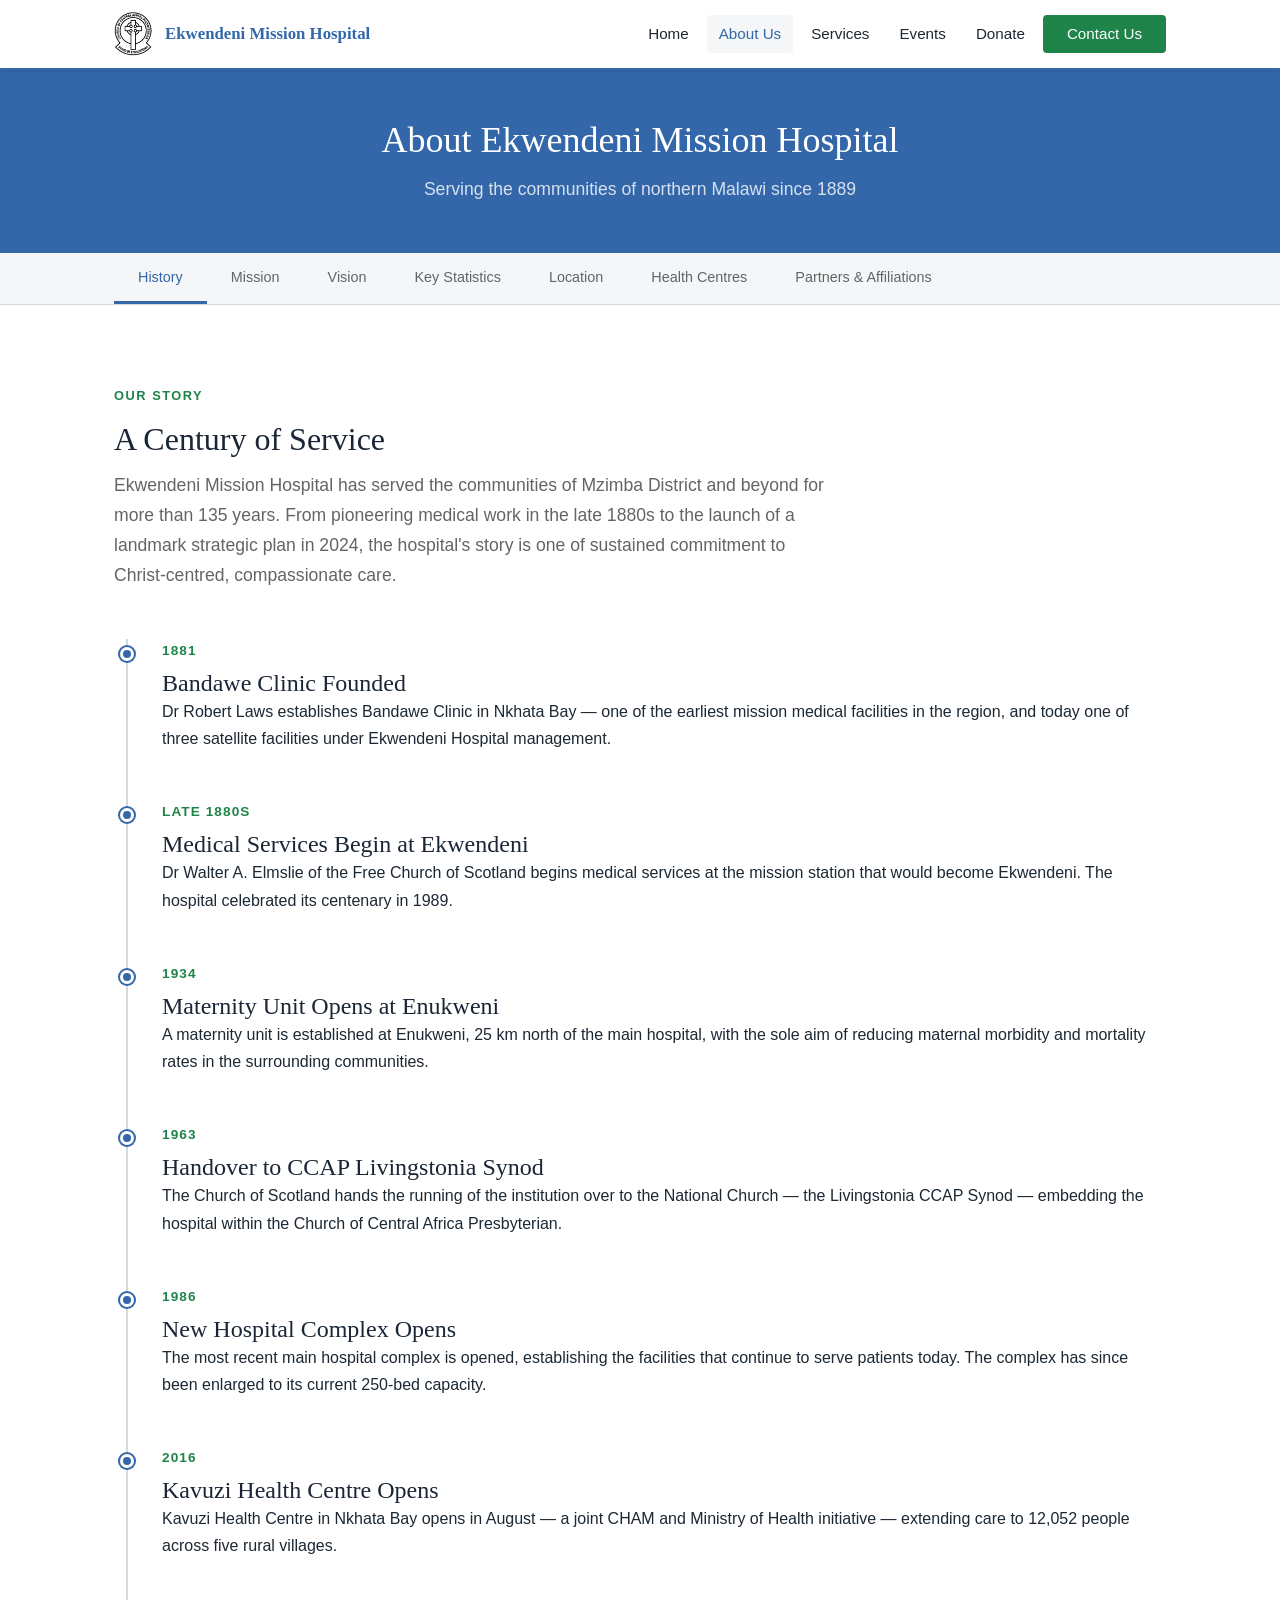
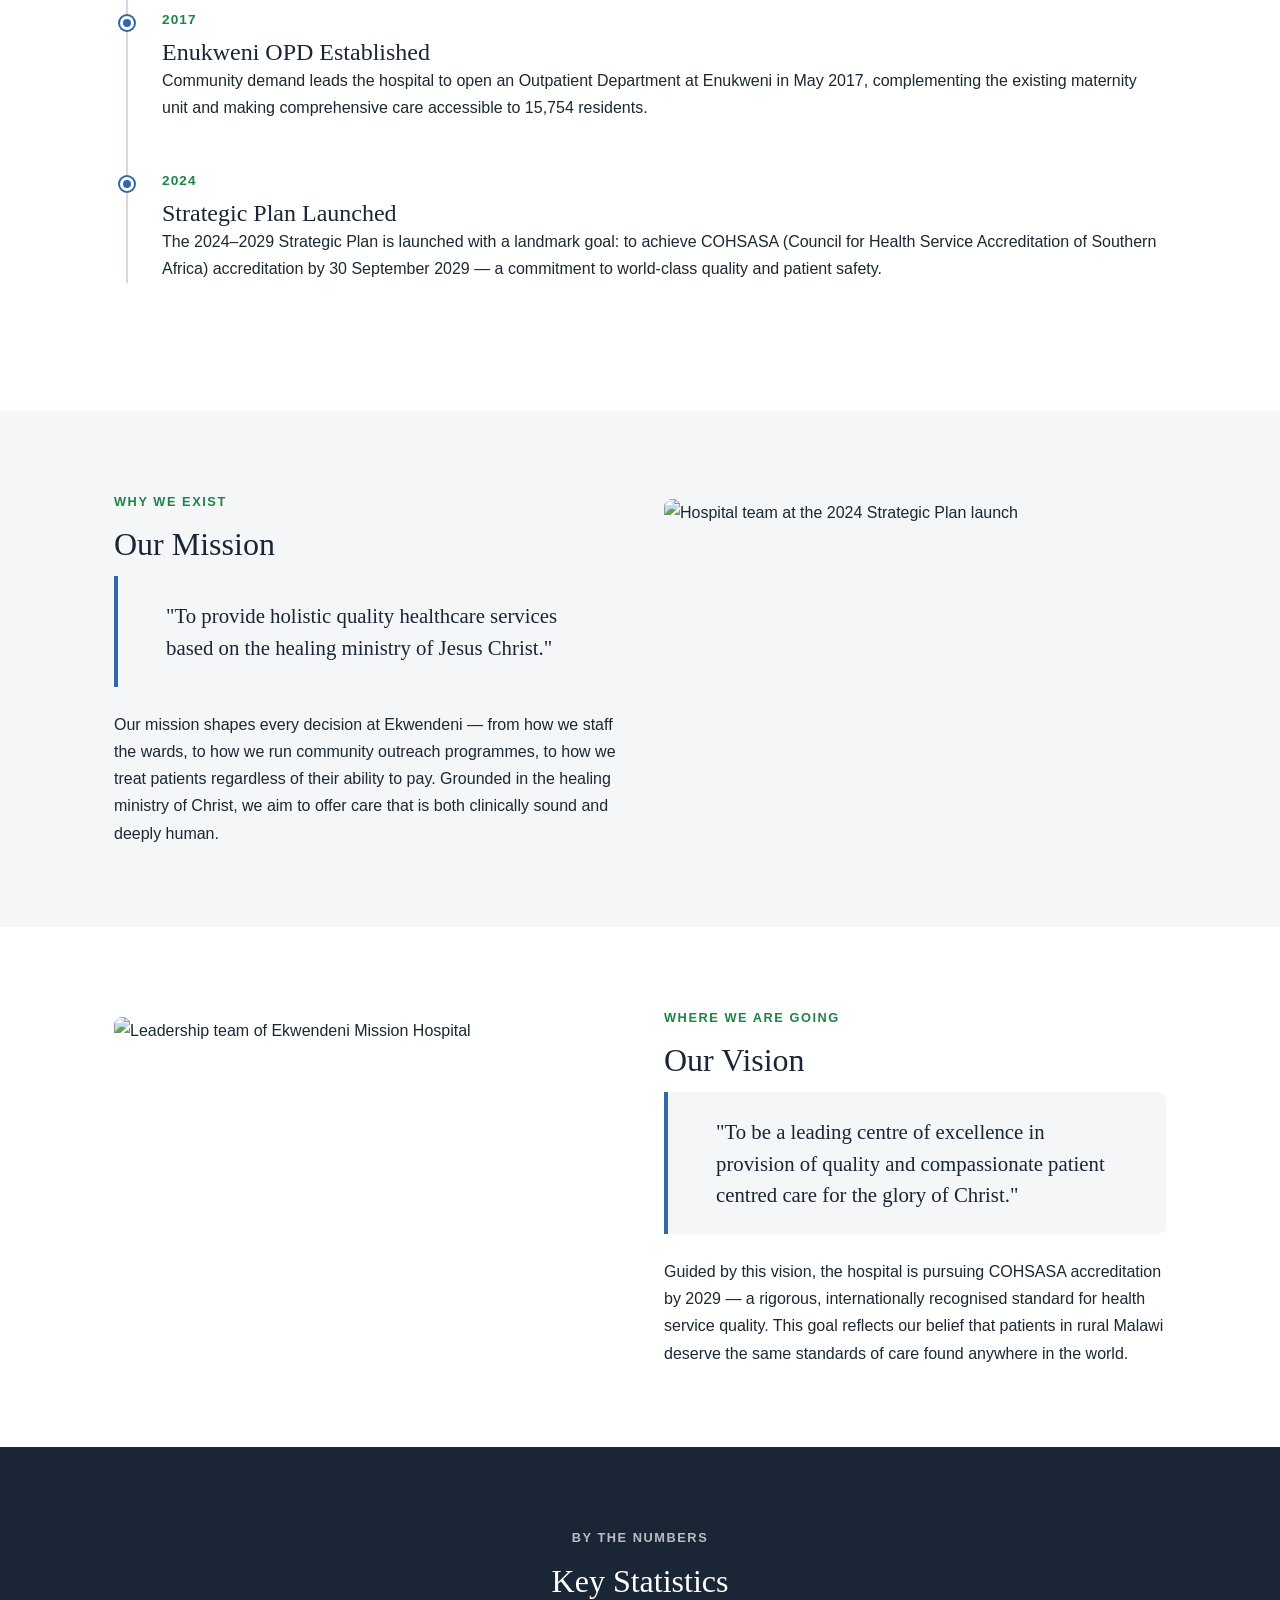
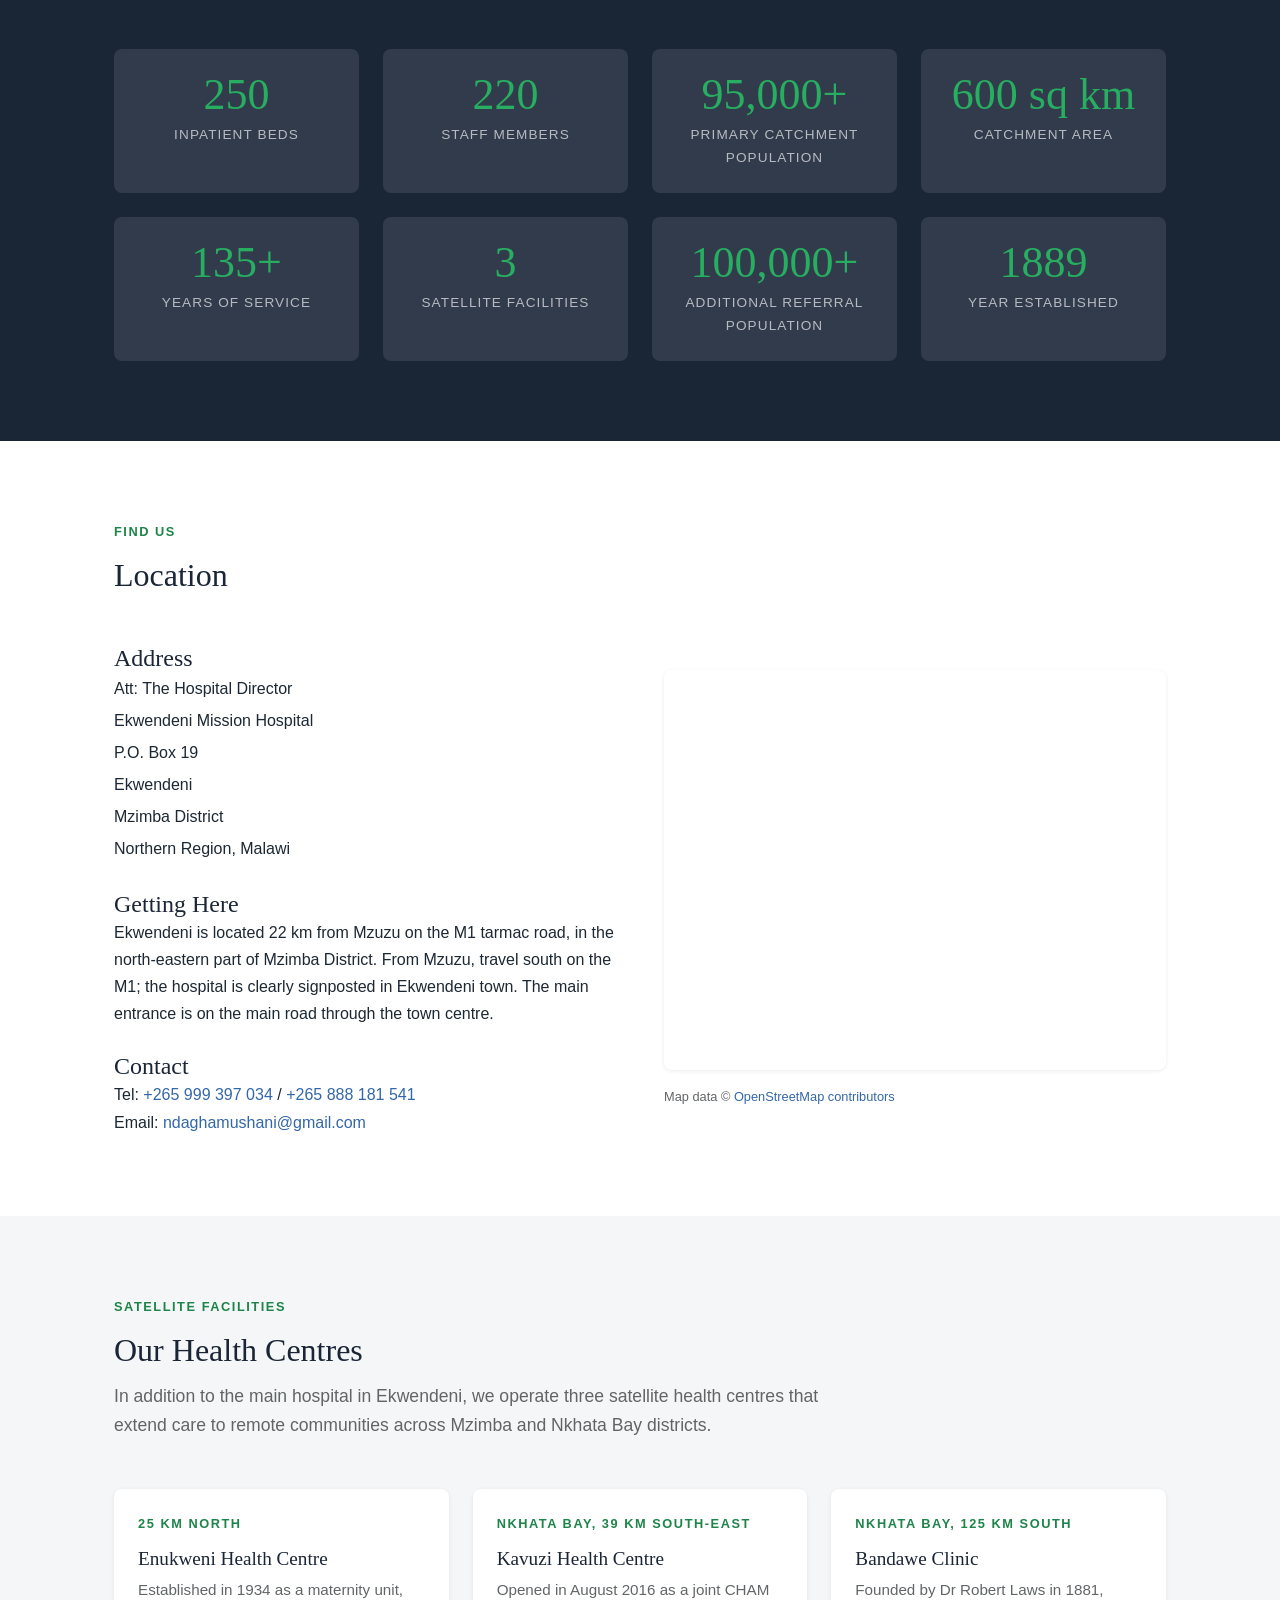
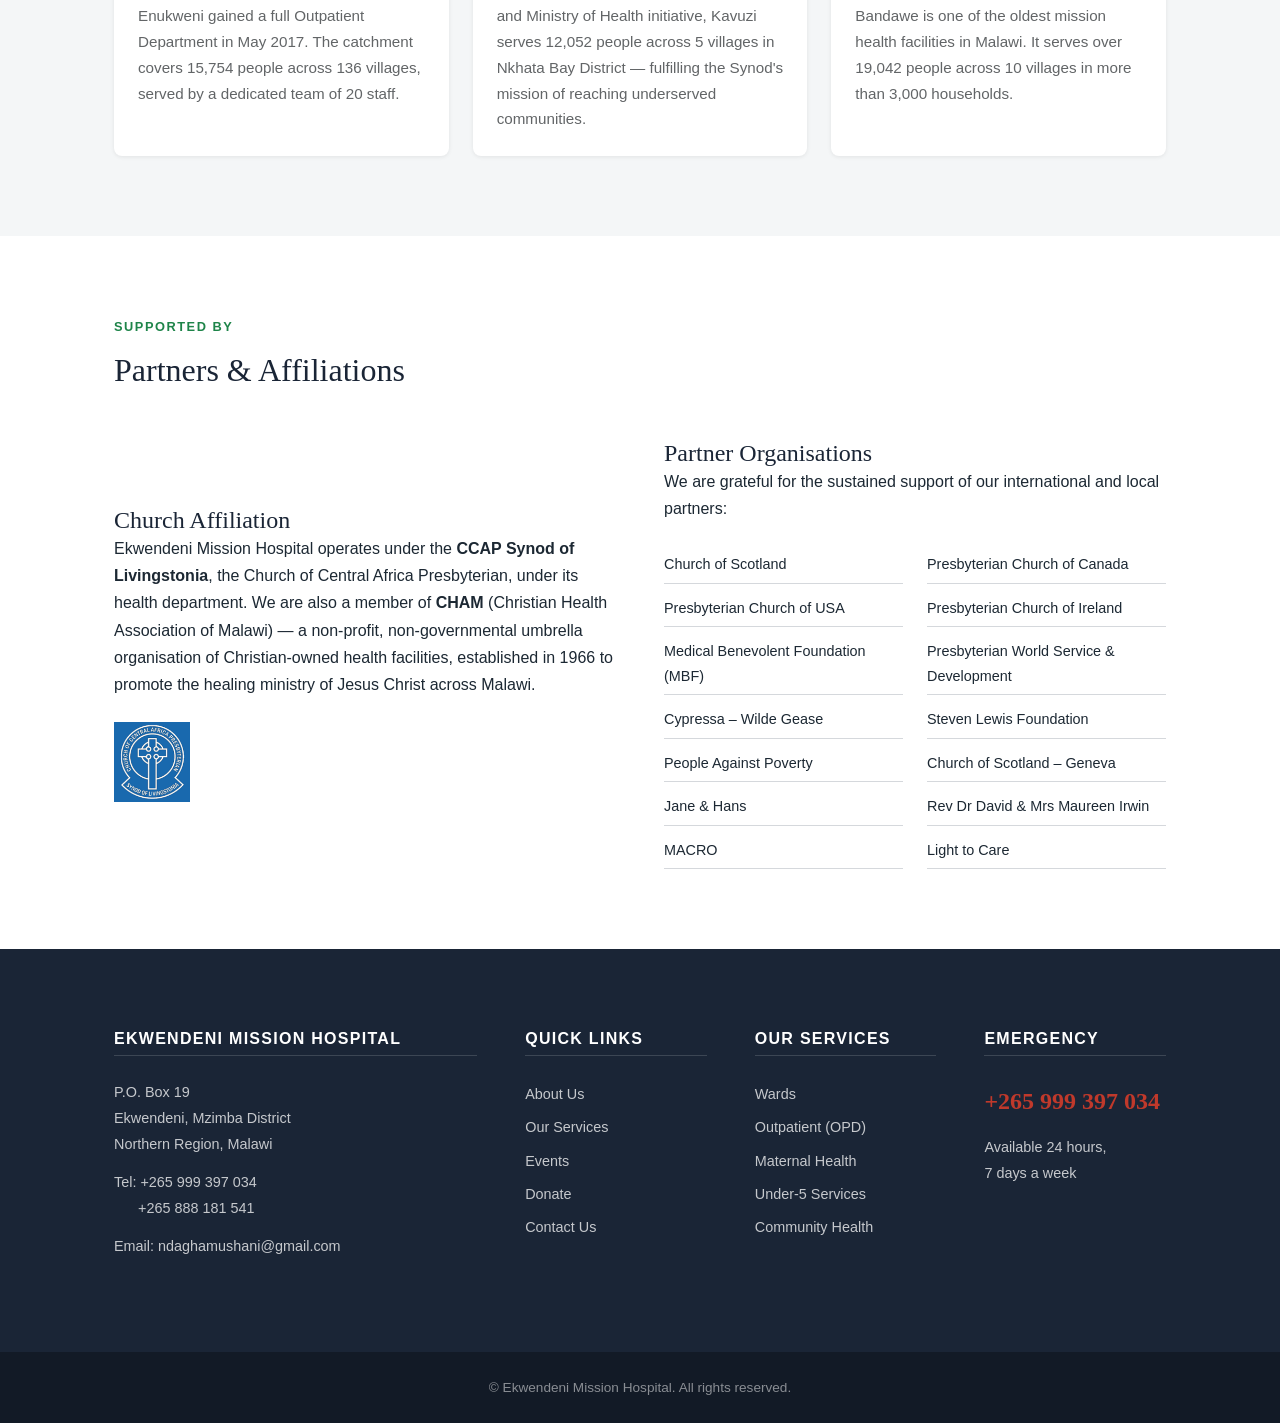
==== commit 0afd96b2: "website built" ====
--- a/about.html
+++ b/about.html
@@ -4,33 +4,23 @@
   <meta charset="UTF-8">
   <meta name="viewport" content="width=device-width, initial-scale=1.0">
   <title>About Us | Ekwendeni Mission Hospital</title>
-  <meta name="description" content="Learn about the history, mission, vision, and values of Ekwendeni Mission Hospital in northern Malawi.">
+  <meta name="description" content="Learn about the history, mission, vision, values, and affiliations of Ekwendeni Mission Hospital in northern Malawi.">
   <link rel="stylesheet" href="/assets/css/main.css">
 </head>
 <body>
 
-  <!-- NAVIGATION: Loaded from fragments/nav.html -->
   <div id="nav-container"></div>
 
   <main>
 
-    <!-- ============================================================
-         PAGE HERO
-         ============================================================ -->
     <section class="page-hero">
       <div class="container">
         <h1>About Ekwendeni Mission Hospital</h1>
-        <!-- TODO: Update this subtitle -->
-        <p class="page-hero-subtitle">Serving the communities of northern Malawi since 1903</p>
-      </div>
-    </section>
-
-
-    <!-- ============================================================
-         IN-PAGE SUB-NAVIGATION
-         Links to anchor sections on this page.
-         Update if you add or remove sections below.
-         ============================================================ -->
+        <p class="page-hero-subtitle">Serving the communities of northern Malawi since 1889</p>
+      </div>
+    </section>
+
+
     <nav class="subnav" aria-label="About Us sections">
       <div class="subnav-inner">
         <a href="#history">History</a>
@@ -38,158 +28,143 @@
         <a href="#vision">Vision</a>
         <a href="#statistics">Key Statistics</a>
         <a href="#location">Location</a>
+        <a href="#health-centres">Health Centres</a>
+        <a href="#affiliations">Partners &amp; Affiliations</a>
       </div>
     </nav>
 
 
-    <!-- ============================================================
-         SECTION: HISTORY
-         Update the timeline items below with real history from
-         hospital administration. Each timeline item has a year and
-         a short description.
-         ============================================================ -->
+    <!-- HISTORY -->
     <section class="section" id="history" aria-label="Hospital history">
       <div class="container">
         <div class="section-header">
           <span class="section-label">Our Story</span>
           <h2 class="section-title">A Century of Service</h2>
-          <!-- TODO: Replace with an accurate introductory paragraph -->
-          <p class="section-subtitle placeholder-text">
-            Ekwendeni Mission Hospital has served the communities of Mzimba District for over
-            a century. From humble beginnings as a small mission clinic, it has grown into one
-            of the most important health facilities in northern Malawi. [Update with full introduction.]
+          <p class="section-subtitle">
+            Ekwendeni Mission Hospital has served the communities of Mzimba District and beyond for more than 135 years. From pioneering medical work in the late 1880s to the launch of a landmark strategic plan in 2024, the hospital's story is one of sustained commitment to Christ-centred, compassionate care.
           </p>
         </div>
 
-        <!-- HISTORY TIMELINE
-             Add, edit, or remove items as needed.
-             Format: <div class="timeline-item"> with .timeline-year and text. -->
         <div class="timeline">
 
-          <!-- TODO: Verify and update all dates and descriptions -->
-          <div class="timeline-item">
-            <div class="timeline-year">[Year Founded]</div>
-            <h3>Hospital Founded</h3>
-            <p class="placeholder-text">
-              Ekwendeni Mission Hospital was established by [founding mission organisation]
-              as part of their work in northern Malawi. [Add details about founding.]
-            </p>
-          </div>
-
-          <div class="timeline-item">
-            <div class="timeline-year">[Year]</div>
-            <h3>[Milestone Title]</h3>
-            <p class="placeholder-text">
-              [Description of an important milestone in the hospital's development —
-              e.g., expansion of wards, introduction of a new service, partnership formed.]
-            </p>
-          </div>
-
-          <div class="timeline-item">
-            <div class="timeline-year">[Year]</div>
-            <h3>[Milestone Title]</h3>
-            <p class="placeholder-text">
-              [Description of another milestone.]
-            </p>
-          </div>
-
-          <div class="timeline-item">
-            <div class="timeline-year">[Year]</div>
-            <h3>[Milestone Title]</h3>
-            <p class="placeholder-text">
-              [Description of another milestone.]
-            </p>
-          </div>
-
-          <div class="timeline-item">
-            <div class="timeline-year">Today</div>
-            <h3>Continuing Our Mission</h3>
-            <p class="placeholder-text">
-              Today, Ekwendeni Mission Hospital continues to serve [approximate number]
-              patients each year, providing comprehensive healthcare across Mzimba District
-              and beyond. [Add current description.]
-            </p>
-          </div>
-
-        </div>
-      </div>
-    </section>
-
-
-    <!-- ============================================================
-         SECTION: MISSION
-         Update the mission statement text below.
-         ============================================================ -->
+          <div class="timeline-item">
+            <div class="timeline-year">1881</div>
+            <h3>Bandawe Clinic Founded</h3>
+            <p>
+              Dr Robert Laws establishes Bandawe Clinic in Nkhata Bay — one of the earliest mission medical facilities in the region, and today one of three satellite facilities under Ekwendeni Hospital management.
+            </p>
+          </div>
+
+          <div class="timeline-item">
+            <div class="timeline-year">Late 1880s</div>
+            <h3>Medical Services Begin at Ekwendeni</h3>
+            <p>
+              Dr Walter A. Elmslie of the Free Church of Scotland begins medical services at the mission station that would become Ekwendeni. The hospital celebrated its centenary in 1989.
+            </p>
+          </div>
+
+          <div class="timeline-item">
+            <div class="timeline-year">1934</div>
+            <h3>Maternity Unit Opens at Enukweni</h3>
+            <p>
+              A maternity unit is established at Enukweni, 25 km north of the main hospital, with the sole aim of reducing maternal morbidity and mortality rates in the surrounding communities.
+            </p>
+          </div>
+
+          <div class="timeline-item">
+            <div class="timeline-year">1963</div>
+            <h3>Handover to CCAP Livingstonia Synod</h3>
+            <p>
+              The Church of Scotland hands the running of the institution over to the National Church — the Livingstonia CCAP Synod — embedding the hospital within the Church of Central Africa Presbyterian.
+            </p>
+          </div>
+
+          <div class="timeline-item">
+            <div class="timeline-year">1986</div>
+            <h3>New Hospital Complex Opens</h3>
+            <p>
+              The most recent main hospital complex is opened, establishing the facilities that continue to serve patients today. The complex has since been enlarged to its current 250-bed capacity.
+            </p>
+          </div>
+
+          <div class="timeline-item">
+            <div class="timeline-year">2016</div>
+            <h3>Kavuzi Health Centre Opens</h3>
+            <p>
+              Kavuzi Health Centre in Nkhata Bay opens in August — a joint CHAM and Ministry of Health initiative — extending care to 12,052 people across five rural villages.
+            </p>
+          </div>
+
+          <div class="timeline-item">
+            <div class="timeline-year">2017</div>
+            <h3>Enukweni OPD Established</h3>
+            <p>
+              Community demand leads the hospital to open an Outpatient Department at Enukweni in May 2017, complementing the existing maternity unit and making comprehensive care accessible to 15,754 residents.
+            </p>
+          </div>
+
+          <div class="timeline-item">
+            <div class="timeline-year">2024</div>
+            <h3>Strategic Plan Launched</h3>
+            <p>
+              The 2024–2029 Strategic Plan is launched with a landmark goal: to achieve COHSASA (Council for Health Service Accreditation of Southern Africa) accreditation by 30 September 2029 — a commitment to world-class quality and patient safety.
+            </p>
+          </div>
+
+        </div>
+      </div>
+    </section>
+
+
+    <!-- MISSION -->
     <section class="section section--alt" id="mission" aria-label="Our mission">
       <div class="container">
         <div class="split-layout">
           <div>
             <span class="section-label">Why We Exist</span>
             <h2 class="section-title">Our Mission</h2>
-            <!-- TODO: Replace with the official mission statement -->
-            <div class="quote-block placeholder-text">
-              "To provide holistic, quality healthcare to all people of Ekwendeni and
-              surrounding communities, guided by Christian values of compassion, dignity,
-              and service." — <em>[Official mission statement to be confirmed]</em>
-            </div>
-            <p style="margin-top:1.5rem;" class="placeholder-text">
-              [Add a paragraph expanding on the mission statement — what it means in
-              practice, how it guides decision-making, the values behind it.]
-            </p>
-          </div>
-          <div>
-            <!-- TODO: Replace with a real image (e.g., staff at work, community care scene) -->
-            <div class="img-placeholder" style="height:340px;border-radius:8px;">
-              <!-- TODO: Replace with actual image
-                   <img src="/assets/images/about-mission.jpg" alt="Hospital staff providing care" style="width:100%;height:340px;object-fit:cover;border-radius:8px;">
-              -->
-              <span>Photo: Hospital mission in action</span>
-            </div>
-          </div>
-        </div>
-      </div>
-    </section>
-
-
-    <!-- ============================================================
-         SECTION: VISION
-         Update the vision statement text below.
-         ============================================================ -->
+            <div class="quote-block">
+              "To provide holistic quality healthcare services based on the healing ministry of Jesus Christ."
+            </div>
+            <p style="margin-top:1.5rem;">
+              Our mission shapes every decision at Ekwendeni — from how we staff the wards, to how we run community outreach programmes, to how we treat patients regardless of their ability to pay. Grounded in the healing ministry of Christ, we aim to offer care that is both clinically sound and deeply human.
+            </p>
+          </div>
+          <div>
+            <img src="/assets/images/emh_strategicplan_groupphoto.png"
+                 alt="Hospital team at the 2024 Strategic Plan launch"
+                 style="width:100%;height:340px;object-fit:cover;border-radius:8px;">
+          </div>
+        </div>
+      </div>
+    </section>
+
+
+    <!-- VISION -->
     <section class="section" id="vision" aria-label="Our vision">
       <div class="container">
         <div class="split-layout split-layout--reverse">
           <div>
             <span class="section-label">Where We Are Going</span>
             <h2 class="section-title">Our Vision</h2>
-            <!-- TODO: Replace with the official vision statement -->
-            <div class="quote-block placeholder-text">
-              "To be a leading centre of excellence in healthcare delivery in northern
-              Malawi, recognised for compassion, clinical quality, and community impact."
-              — <em>[Official vision statement to be confirmed]</em>
-            </div>
-            <p style="margin-top:1.5rem;" class="placeholder-text">
-              [Add a paragraph describing the long-term vision for the hospital —
-              what growth, improvements, or community impact is planned for the future.]
-            </p>
-          </div>
-          <div>
-            <!-- TODO: Replace with a real image -->
-            <div class="img-placeholder" style="height:340px;border-radius:8px;">
-              <!-- TODO: Replace with actual image
-                   <img src="/assets/images/about-vision.jpg" alt="Looking toward the future" style="width:100%;height:340px;object-fit:cover;border-radius:8px;">
-              -->
-              <span>Photo: Hospital vision</span>
-            </div>
-          </div>
-        </div>
-      </div>
-    </section>
-
-
-    <!-- ============================================================
-         SECTION: KEY STATISTICS
-         Update the numbers with real data from administration.
-         ============================================================ -->
+            <div class="quote-block">
+              "To be a leading centre of excellence in provision of quality and compassionate patient centred care for the glory of Christ."
+            </div>
+            <p style="margin-top:1.5rem;">
+              Guided by this vision, the hospital is pursuing COHSASA accreditation by 2029 — a rigorous, internationally recognised standard for health service quality. This goal reflects our belief that patients in rural Malawi deserve the same standards of care found anywhere in the world.
+            </p>
+          </div>
+          <div>
+            <img src="/assets/images/emh_leadership.png"
+                 alt="Leadership team of Ekwendeni Mission Hospital"
+                 style="width:100%;height:340px;object-fit:cover;border-radius:8px;">
+          </div>
+        </div>
+      </div>
+    </section>
+
+
+    <!-- KEY STATISTICS -->
     <section class="section section--dark" id="statistics" aria-label="Key statistics">
       <div class="container">
         <div class="section-header section-header--center">
@@ -197,53 +172,46 @@
           <h2 class="section-title">Key Statistics</h2>
         </div>
 
-        <!-- TODO: Update all [~XXX] values with confirmed statistics -->
         <div class="stats-grid">
           <div class="stat-box">
-            <span class="stat-number">[~350]</span>
+            <span class="stat-number">250</span>
             <span class="stat-label">Inpatient Beds</span>
           </div>
           <div class="stat-box">
-            <span class="stat-number">[~40,000]</span>
-            <span class="stat-label">Outpatients Per Year</span>
-          </div>
-          <div class="stat-box">
-            <span class="stat-number">[~2,000]</span>
-            <span class="stat-label">Deliveries Per Year</span>
-          </div>
-          <div class="stat-box">
-            <span class="stat-number">[~500]</span>
+            <span class="stat-number">220</span>
             <span class="stat-label">Staff Members</span>
           </div>
           <div class="stat-box">
-            <span class="stat-number">[~120]</span>
-            <span class="stat-label">km Catchment Radius</span>
-          </div>
-          <div class="stat-box">
-            <span class="stat-number">[~500,000]</span>
-            <span class="stat-label">People in Catchment Area</span>
-          </div>
-          <div class="stat-box">
-            <span class="stat-number">120+</span>
+            <span class="stat-number">95,000+</span>
+            <span class="stat-label">Primary Catchment Population</span>
+          </div>
+          <div class="stat-box">
+            <span class="stat-number">600 sq km</span>
+            <span class="stat-label">Catchment Area</span>
+          </div>
+          <div class="stat-box">
+            <span class="stat-number">135+</span>
             <span class="stat-label">Years of Service</span>
           </div>
           <div class="stat-box">
-            <!-- TODO: Add another relevant statistic -->
-            <span class="stat-number">[Number]</span>
-            <span class="stat-label">[Statistic Label]</span>
-          </div>
-        </div>
-
-      </div>
-    </section>
-
-
-    <!-- ============================================================
-         SECTION: LOCATION
-         The map is embedded from OpenStreetMap — no API key required.
-         Update the coordinates in the iframe src if needed.
-         Ekwendeni is approximately at latitude -11.0, longitude 33.8.
-         ============================================================ -->
+            <span class="stat-number">3</span>
+            <span class="stat-label">Satellite Facilities</span>
+          </div>
+          <div class="stat-box">
+            <span class="stat-number">100,000+</span>
+            <span class="stat-label">Additional Referral Population</span>
+          </div>
+          <div class="stat-box">
+            <span class="stat-number">1889</span>
+            <span class="stat-label">Year Established</span>
+          </div>
+        </div>
+
+      </div>
+    </section>
+
+
+    <!-- LOCATION -->
     <section class="section" id="location" aria-label="Hospital location">
       <div class="container">
         <div class="section-header">
@@ -253,9 +221,9 @@
 
         <div class="split-layout">
           <div>
-            <!-- TODO: Update with accurate address and directions -->
             <h3>Address</h3>
             <address style="line-height:2;font-size:1rem;margin-bottom:1.5rem;">
+              Att: The Hospital Director<br>
               Ekwendeni Mission Hospital<br>
               P.O. Box 19<br>
               Ekwendeni<br>
@@ -264,29 +232,21 @@
             </address>
 
             <h3>Getting Here</h3>
-            <!-- TODO: Update directions -->
-            <p class="placeholder-text">
-              Ekwendeni is located approximately [X km] north of Mzimba town on the
-              [road name]. From Mzuzu, take the [route description]. The hospital is
-              [landmark or description]. [Update with real directions.]
+            <p>
+              Ekwendeni is located 22 km from Mzuzu on the M1 tarmac road, in the north-eastern part of Mzimba District. From Mzuzu, travel south on the M1; the hospital is clearly signposted in Ekwendeni town. The main entrance is on the main road through the town centre.
             </p>
 
             <h3 style="margin-top:1.5rem;">Contact</h3>
-            <!-- TODO: Update phone and email -->
-            <p>
-              Tel: <a href="tel:+265000000000">+265 [XXX XXX XXX]</a><br>
-              Email: <a href="mailto:info@ekwendenihospital.mw">info@ekwendenihospital.mw</a>
-            </p>
-          </div>
-          <div>
-            <!-- OpenStreetMap embed — free, no API key required.
-                 To adjust the map view, change the bbox and marker coordinates.
-                 Format: bbox=lon_min,lat_min,lon_max,lat_max
-                 marker=lat,lon
-                 Current coordinates are approximate for Ekwendeni area. -->
+            <p>
+              Tel: <a href="tel:+265999397034">+265 999 397 034</a> /
+                   <a href="tel:+265888181541">+265 888 181 541</a><br>
+              Email: <a href="mailto:ndaghamushani@gmail.com">ndaghamushani@gmail.com</a>
+            </p>
+          </div>
+          <div>
             <iframe
               class="map-embed"
-              src="https://www.openstreetmap.org/export/embed.html?bbox=33.70,-11.10,33.90,-10.90&amp;layer=mapnik&amp;marker=-11.3711268,33.8830377"
+              src="https://www.openstreetmap.org/export/embed.html?bbox=33.793,-11.461,33.973,-11.281&amp;layer=mapnik&amp;marker=-11.3711268,33.8830377"
               title="Map showing location of Ekwendeni Mission Hospital"
               loading="lazy"
               aria-label="Interactive map of Ekwendeni Mission Hospital location">
@@ -299,9 +259,99 @@
       </div>
     </section>
 
+
+    <!-- HEALTH CENTRES -->
+    <section class="section section--alt" id="health-centres" aria-label="Satellite health centres">
+      <div class="container">
+        <div class="section-header">
+          <span class="section-label">Satellite Facilities</span>
+          <h2 class="section-title">Our Health Centres</h2>
+          <p class="section-subtitle">
+            In addition to the main hospital in Ekwendeni, we operate three satellite health centres that extend care to remote communities across Mzimba and Nkhata Bay districts.
+          </p>
+        </div>
+
+        <div class="grid-3">
+
+          <div class="card">
+            <div class="card-body">
+              <span class="section-label">25 km North</span>
+              <h3>Enukweni Health Centre</h3>
+              <p>
+                Established in 1934 as a maternity unit, Enukweni gained a full Outpatient Department in May 2017. The catchment covers 15,754 people across 136 villages, served by a dedicated team of 20 staff.
+              </p>
+            </div>
+          </div>
+
+          <div class="card">
+            <div class="card-body">
+              <span class="section-label">Nkhata Bay, 39 km South-East</span>
+              <h3>Kavuzi Health Centre</h3>
+              <p>
+                Opened in August 2016 as a joint CHAM and Ministry of Health initiative, Kavuzi serves 12,052 people across 5 villages in Nkhata Bay District — fulfilling the Synod's mission of reaching underserved communities.
+              </p>
+            </div>
+          </div>
+
+          <div class="card">
+            <div class="card-body">
+              <span class="section-label">Nkhata Bay, 125 km South</span>
+              <h3>Bandawe Clinic</h3>
+              <p>
+                Founded by Dr Robert Laws in 1881, Bandawe is one of the oldest mission health facilities in Malawi. It serves over 19,042 people across 10 villages in more than 3,000 households.
+              </p>
+            </div>
+          </div>
+
+        </div>
+      </div>
+    </section>
+
+
+    <!-- AFFILIATIONS -->
+    <section class="section" id="affiliations" aria-label="Partners and affiliations">
+      <div class="container">
+        <div class="section-header">
+          <span class="section-label">Supported By</span>
+          <h2 class="section-title">Partners &amp; Affiliations</h2>
+        </div>
+
+        <div class="split-layout">
+          <div>
+            <h3>Church Affiliation</h3>
+            <p>
+              Ekwendeni Mission Hospital operates under the <strong>CCAP Synod of Livingstonia</strong>, the Church of Central Africa Presbyterian, under its health department. We are also a member of <strong>CHAM</strong> (Christian Health Association of Malawi) — a non-profit, non-governmental umbrella organisation of Christian-owned health facilities, established in 1966 to promote the healing ministry of Jesus Christ across Malawi.
+            </p>
+            <img src="/assets/images/ccap_logo_blue.png"
+                 alt="CCAP Synod of Livingstonia"
+                 class="affiliation-logo">
+          </div>
+          <div>
+            <h3>Partner Organisations</h3>
+            <p>We are grateful for the sustained support of our international and local partners:</p>
+            <ul class="partners-list">
+              <li>Church of Scotland</li>
+              <li>Presbyterian Church of Canada</li>
+              <li>Presbyterian Church of USA</li>
+              <li>Presbyterian Church of Ireland</li>
+              <li>Medical Benevolent Foundation (MBF)</li>
+              <li>Presbyterian World Service &amp; Development</li>
+              <li>Cypressa – Wilde Gease</li>
+              <li>Steven Lewis Foundation</li>
+              <li>People Against Poverty</li>
+              <li>Church of Scotland – Geneva</li>
+              <li>Jane &amp; Hans</li>
+              <li>Rev Dr David &amp; Mrs Maureen Irwin</li>
+              <li>MACRO</li>
+              <li>Light to Care</li>
+            </ul>
+          </div>
+        </div>
+      </div>
+    </section>
+
   </main>
 
-  <!-- FOOTER: Loaded from fragments/footer.html -->
   <div id="footer-container"></div>
 
   <script src="/assets/js/nav.js"></script>
--- a/assets/css/main.css
+++ b/assets/css/main.css
@@ -31,9 +31,9 @@
    ============================================================ */
 :root {
   /* Colors */
-  --color-primary:        #1a5276;   /* Deep blue — primary brand */
-  --color-primary-light:  #2980b9;   /* Lighter blue — hover states */
-  --color-primary-dark:   #154360;   /* Darker blue — active/pressed */
+  --color-primary:        #3367a9;   /* Deep blue — CCAP brand blue */
+  --color-primary-light:  #487cbe;   /* Lighter blue — hover states */
+  --color-primary-dark:   #295287;   /* Darker blue — active/pressed */
   --color-accent:         #1e8449;   /* Green — health/life theme */
   --color-accent-light:   #27ae60;   /* Lighter green */
   --color-danger:         #c0392b;   /* Red — emergency */
@@ -505,10 +505,10 @@
 .hero-bg {
   position: absolute;
   inset: 0;
-  background-image: url('/assets/images/hero-home.jpg');
+  background-image: url('/assets/images/emh_leadership.png');
   background-size: cover;
   background-position: center;
-  opacity: 0.35;
+  opacity: 0.15;
 }
 
 .hero-content {
@@ -1408,6 +1408,9 @@
     gap: var(--space-md);
   }
 
+  .values-grid { grid-template-columns: repeat(3, 1fr); }
+  .mission-vision-grid { grid-template-columns: 1fr; }
+
   .stats-grid {
     grid-template-columns: repeat(2, 1fr);
   }
@@ -1444,6 +1447,72 @@
     top: 0;   /* not sticky on mobile to save space */
     position: static;
   }
+}
+
+/* ============================================================
+   MISSION / VISION / VALUES — index.html
+   ============================================================ */
+
+.mission-vision-grid {
+  display: grid;
+  grid-template-columns: 1fr 1fr;
+  gap: var(--space-lg);
+  margin-bottom: var(--space-xl);
+}
+
+.values-grid {
+  display: grid;
+  grid-template-columns: repeat(5, 1fr);
+  gap: var(--space-md);
+  margin-top: var(--space-lg);
+}
+
+.values-card {
+  background: var(--color-white);
+  border-radius: var(--radius-md);
+  padding: var(--space-md);
+  box-shadow: var(--shadow-sm);
+  border-top: 4px solid var(--color-primary);
+}
+
+.values-card h4 {
+  font-size: 1rem;
+  font-family: var(--font-heading);
+  color: var(--color-primary);
+  margin-bottom: var(--space-xs);
+}
+
+.values-card p {
+  font-size: 0.875rem;
+  color: var(--color-text-muted);
+  line-height: 1.6;
+  margin: 0;
+}
+
+/* ============================================================
+   AFFILIATIONS / PARTNERS — about.html
+   ============================================================ */
+
+.affiliation-logo {
+  max-height: 80px;
+  width: auto;
+  margin-top: var(--space-md);
+}
+
+.partners-list {
+  list-style: none;
+  display: grid;
+  grid-template-columns: 1fr 1fr;
+  gap: var(--space-xs) var(--space-md);
+  margin-top: var(--space-md);
+  padding: 0;
+}
+
+.partners-list li {
+  font-size: 0.9rem;
+  color: var(--color-text);
+  padding: var(--space-xs) 0;
+  border-bottom: 1px solid var(--color-border);
 }
 
 /* Mobile */
@@ -1482,4 +1551,7 @@
   .impact-grid {
     grid-template-columns: 1fr;
   }
-}
+
+  .values-grid { grid-template-columns: 1fr; }
+  .partners-list { grid-template-columns: 1fr; }
+}
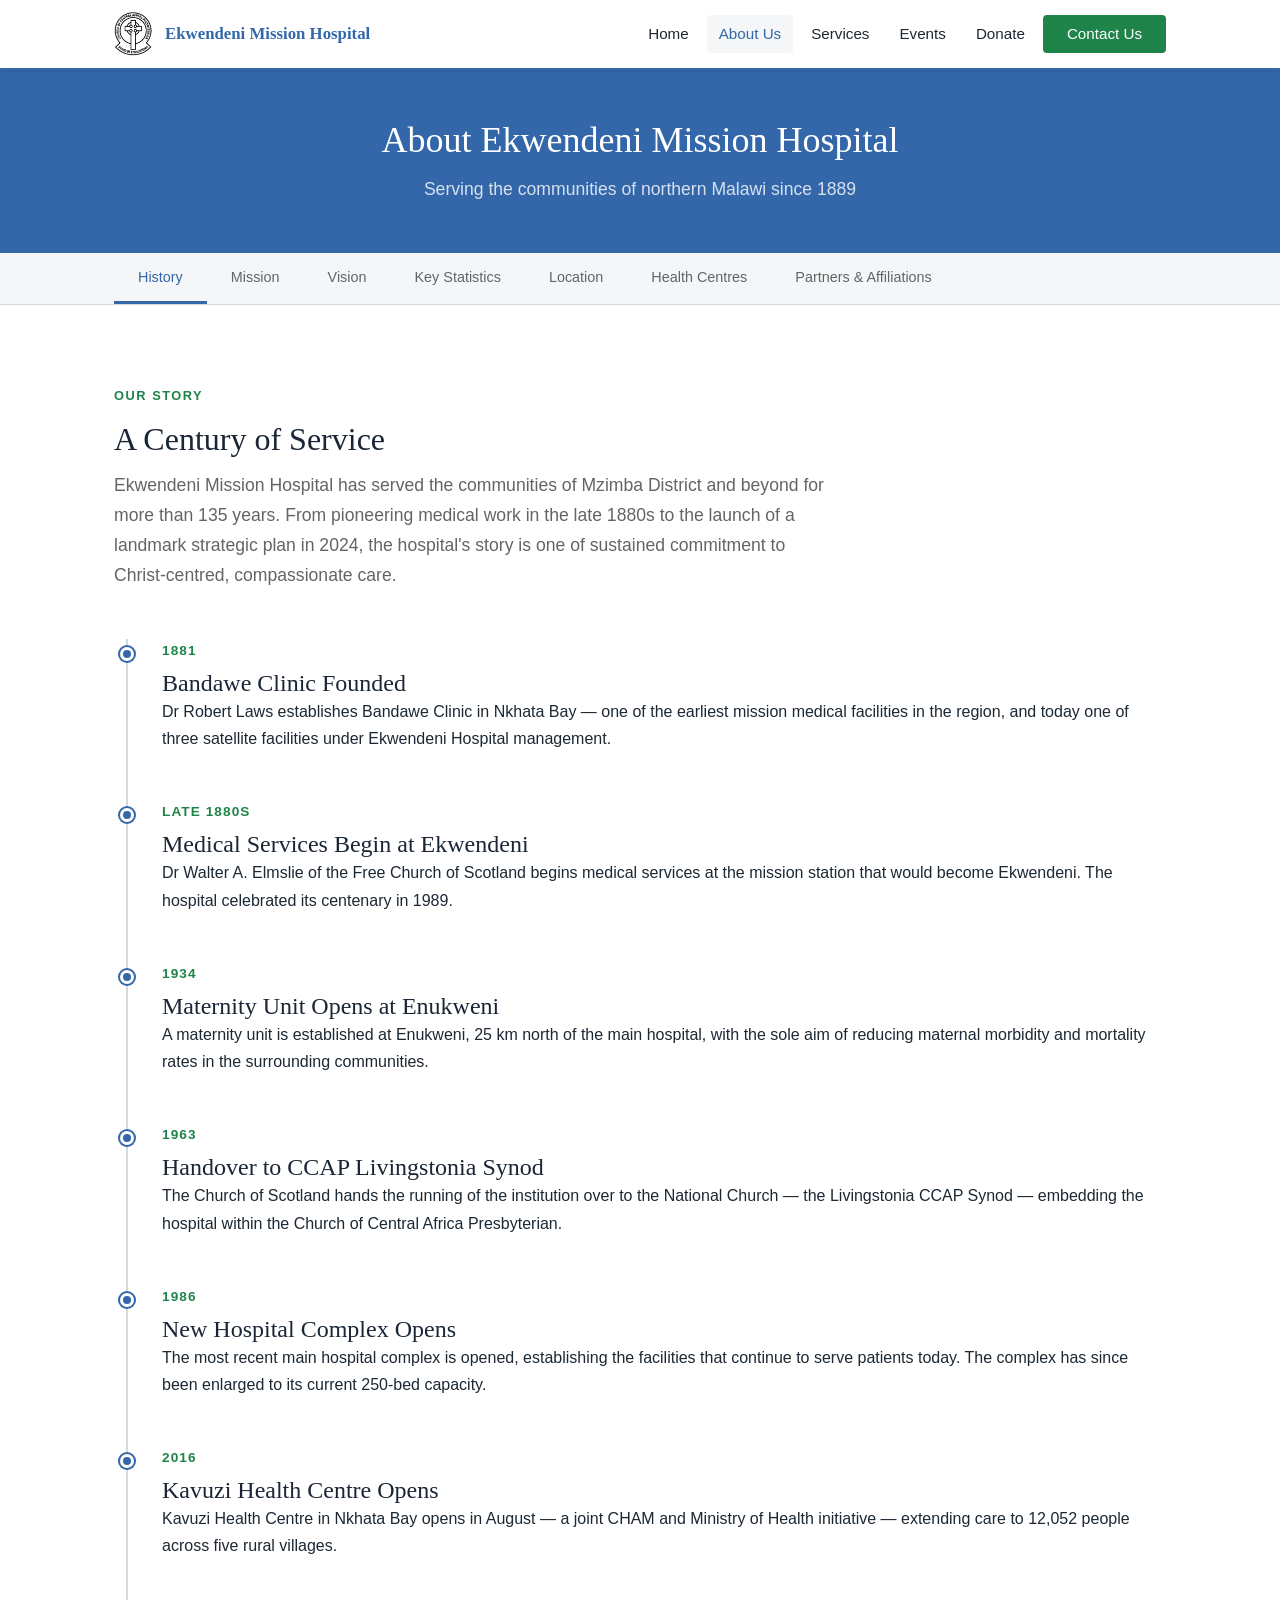
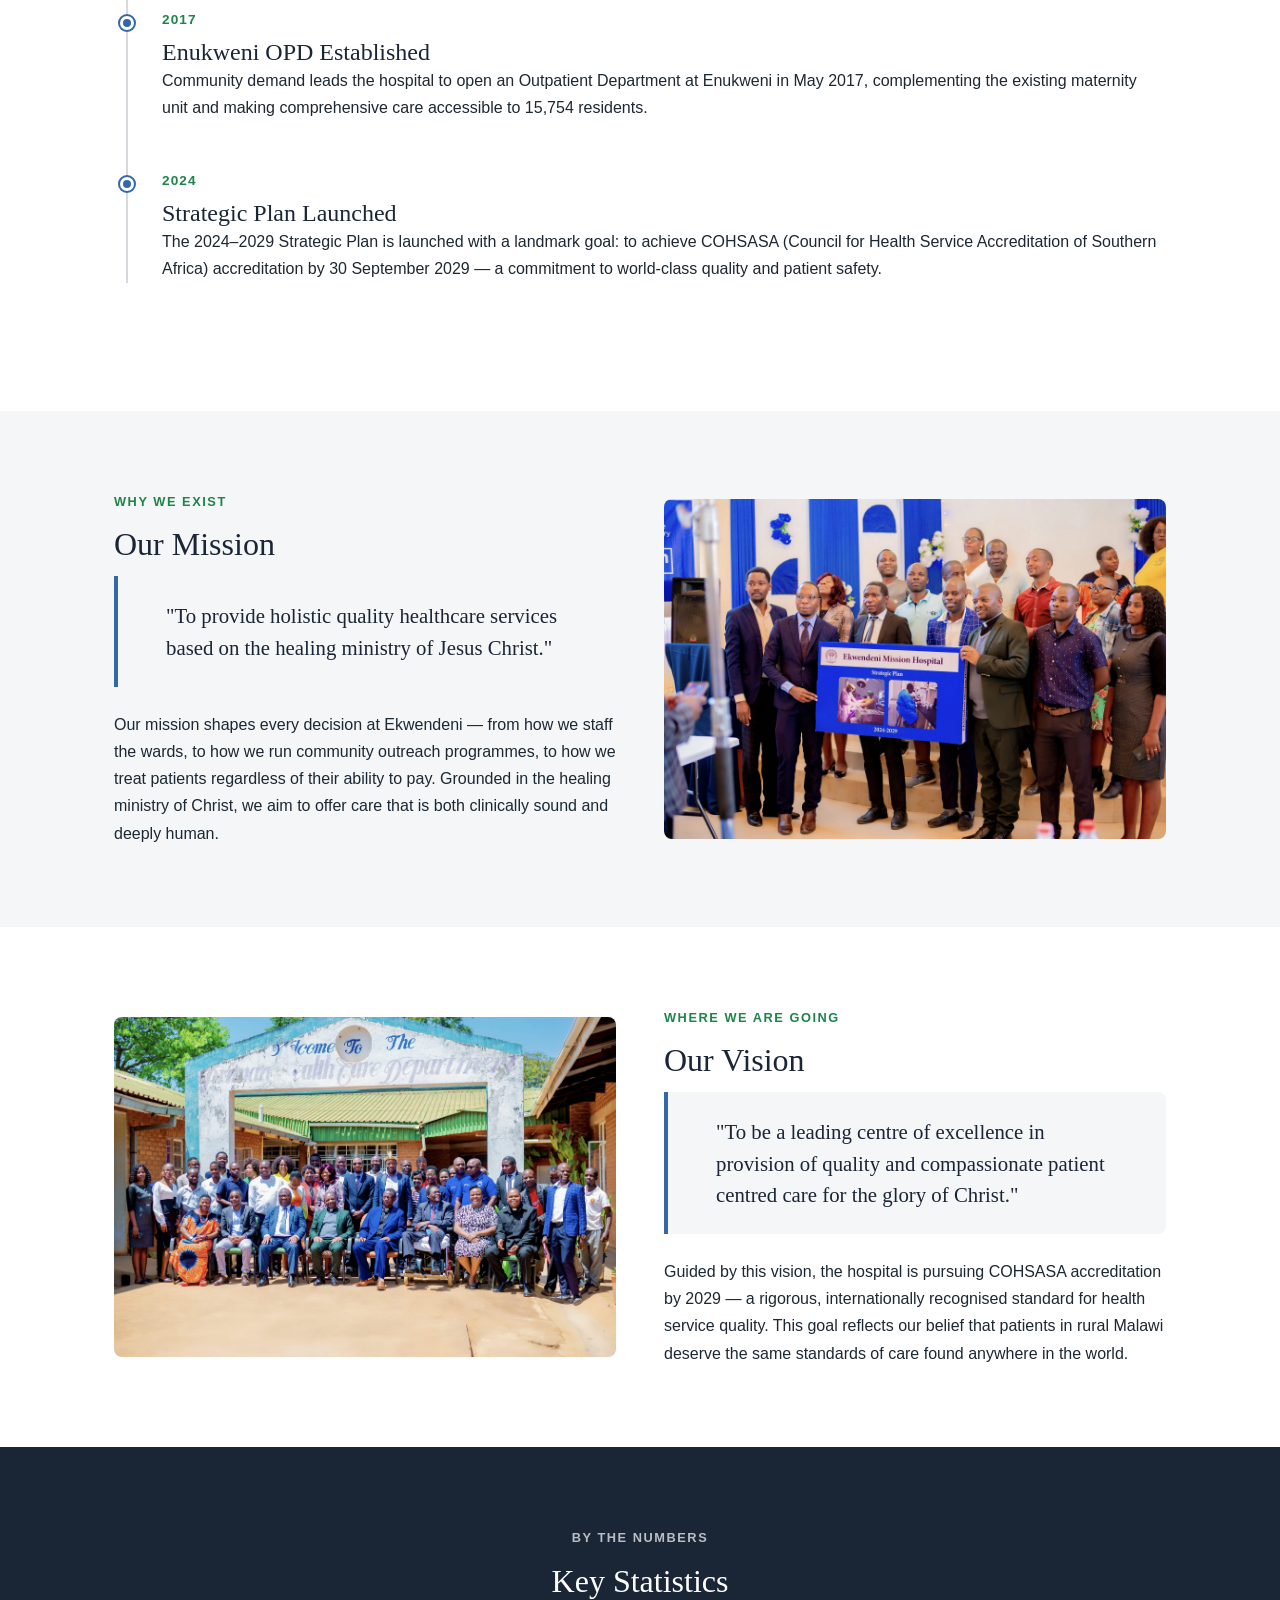
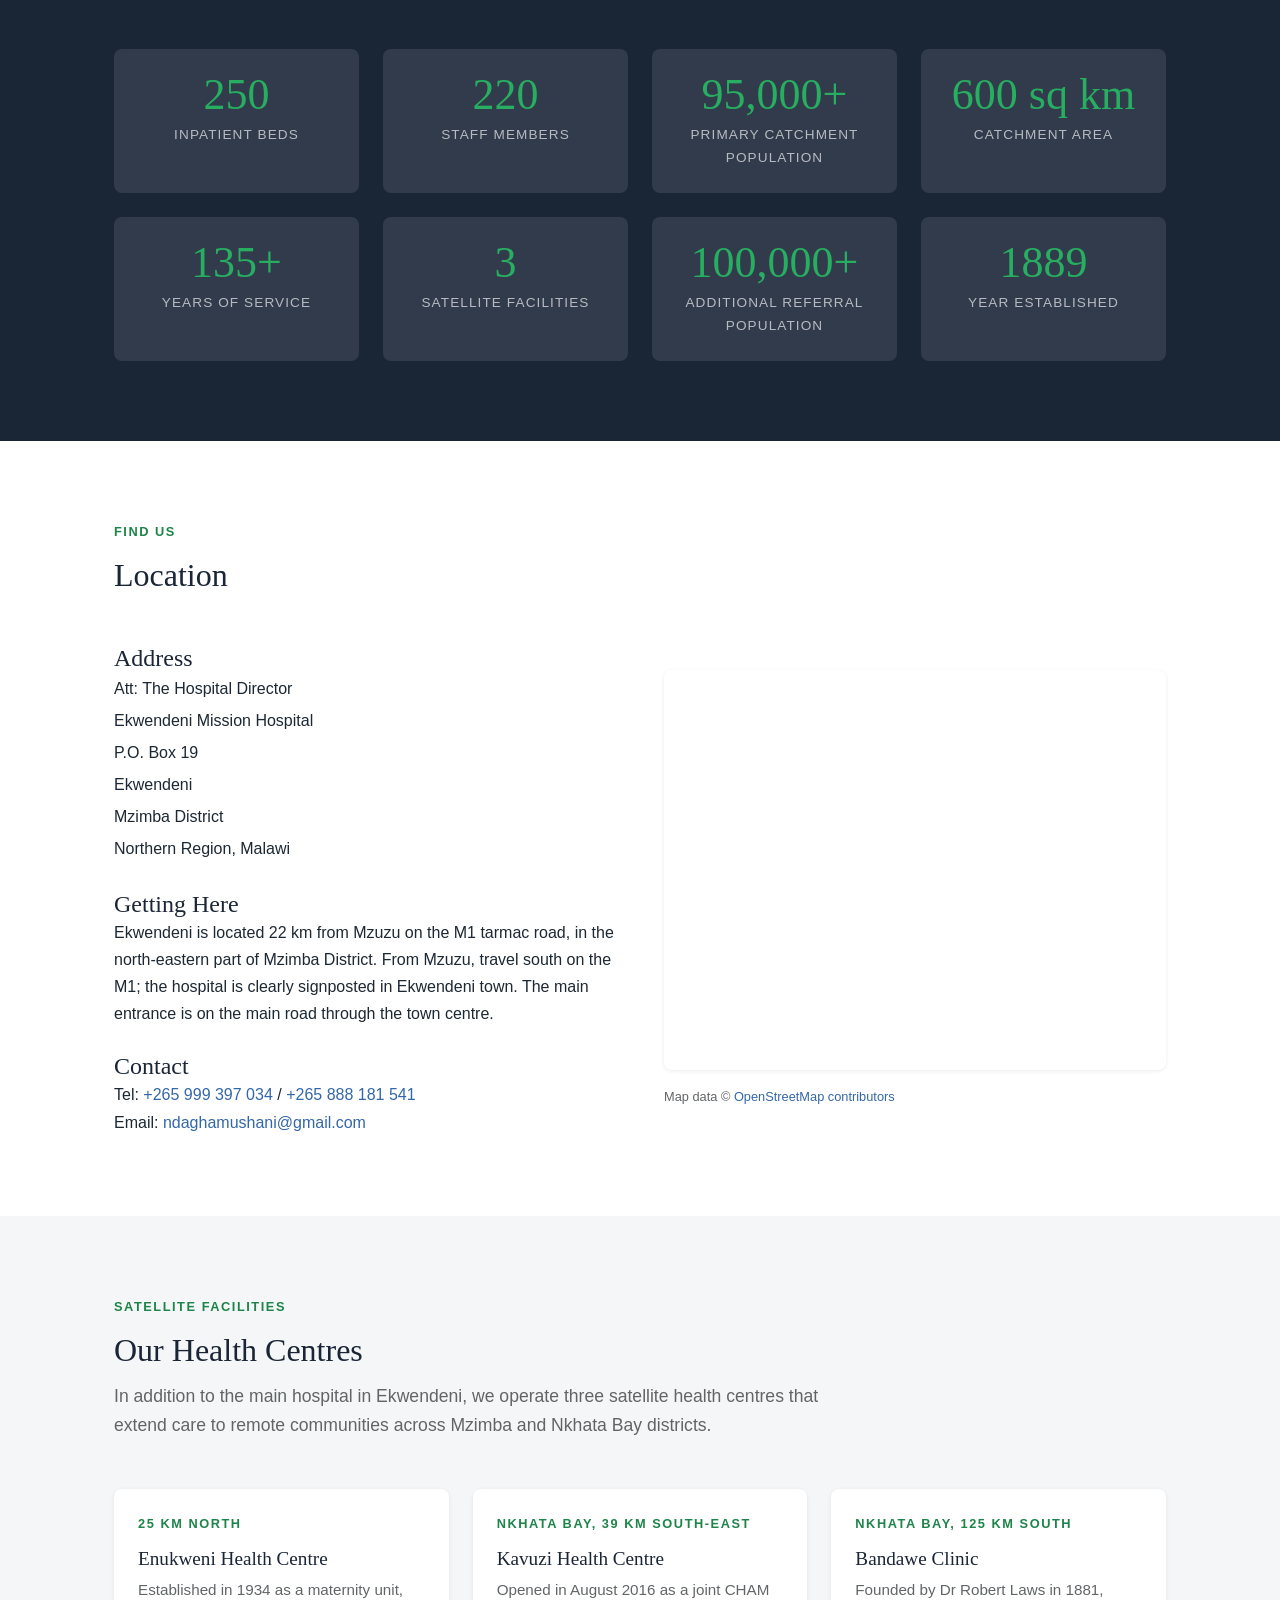
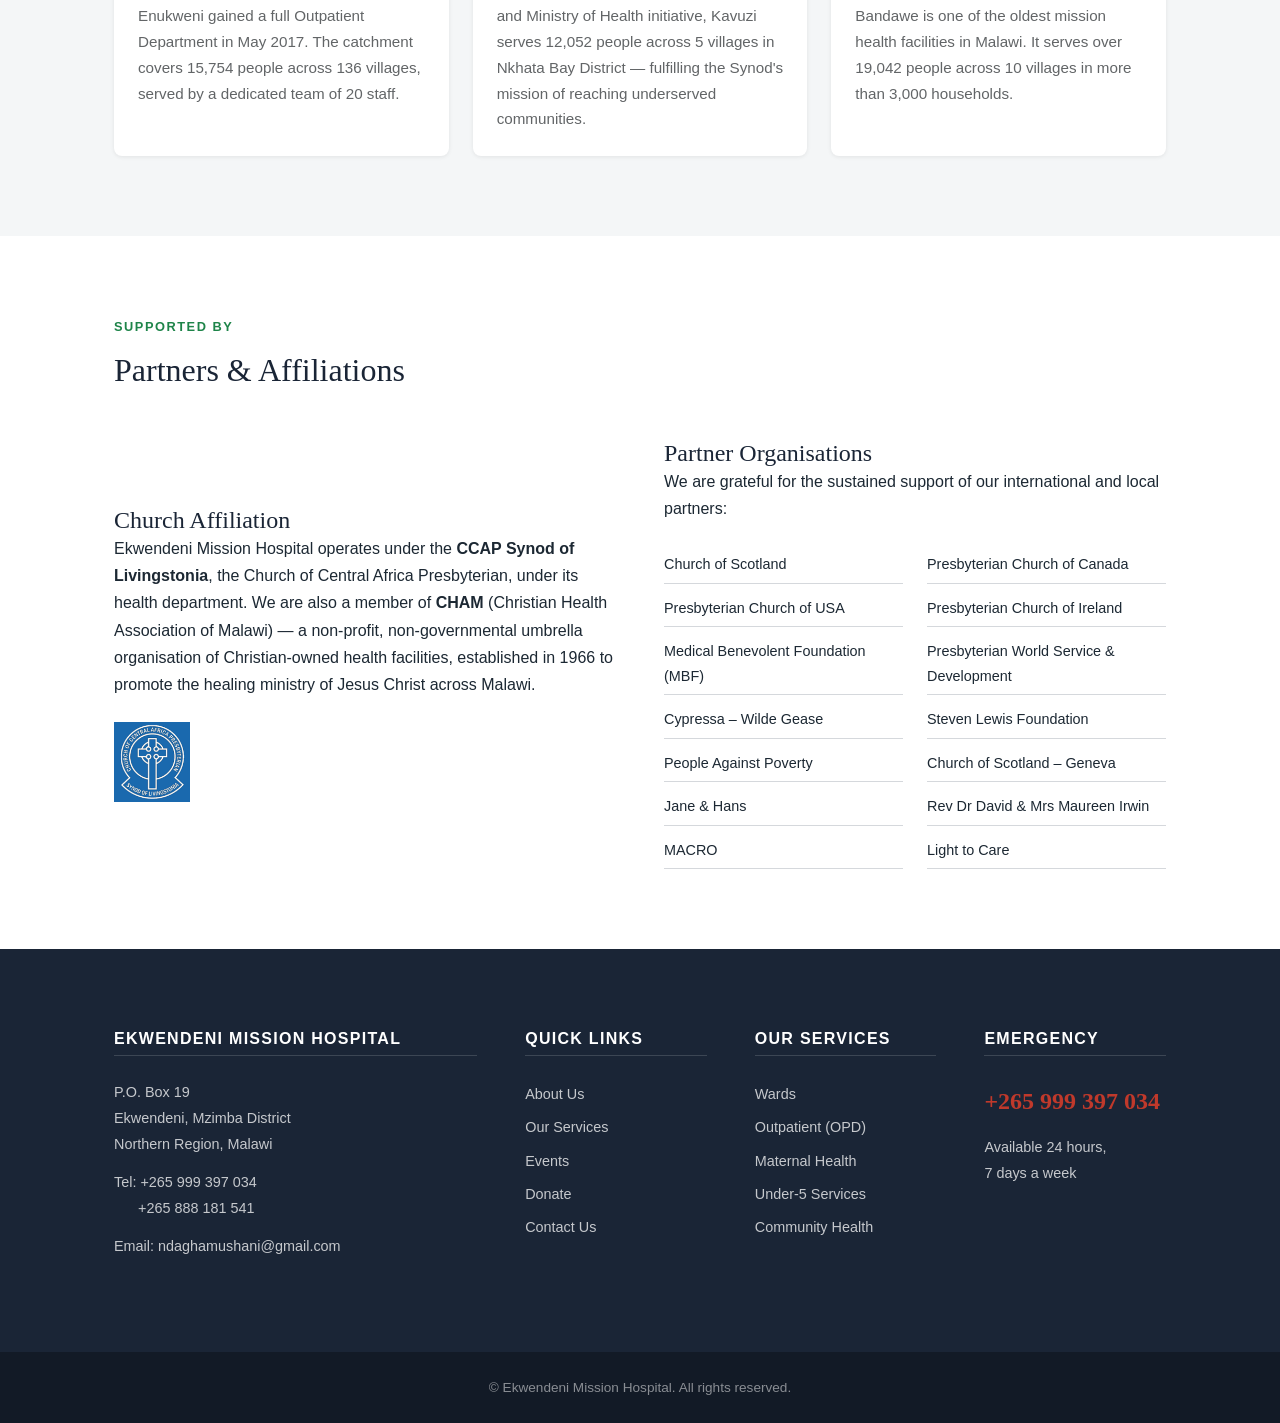
==== commit afab97d5: "fixes" ====
--- a/about.html
+++ b/about.html
@@ -5,6 +5,20 @@
   <meta name="viewport" content="width=device-width, initial-scale=1.0">
   <title>About Us | Ekwendeni Mission Hospital</title>
   <meta name="description" content="Learn about the history, mission, vision, values, and affiliations of Ekwendeni Mission Hospital in northern Malawi.">
+  <link rel="icon" href="/assets/images/favicon.png">
+  <!-- Social sharing (update BASE_URL when domain changes from marshallformalawi.org) -->
+  <meta property="og:type"        content="website">
+  <meta property="og:site_name"   content="Ekwendeni Mission Hospital">
+  <meta property="og:title"       content="About Us | Ekwendeni Mission Hospital">
+  <meta property="og:description" content="Learn about the history, mission, vision, values, and partner affiliations of Ekwendeni Mission Hospital — serving northern Malawi since 1889.">
+  <meta property="og:url"         content="https://marshallformalawi.org/about.html">
+  <meta property="og:image"       content="https://marshallformalawi.org/assets/images/og-image.jpg">
+  <meta property="og:image:width" content="1200">
+  <meta property="og:image:height" content="630">
+  <meta name="twitter:card"        content="summary_large_image">
+  <meta name="twitter:title"       content="About Us | Ekwendeni Mission Hospital">
+  <meta name="twitter:description" content="Learn about the history, mission, vision, values, and partner affiliations of Ekwendeni Mission Hospital — serving northern Malawi since 1889.">
+  <meta name="twitter:image"       content="https://marshallformalawi.org/assets/images/og-image.jpg">
   <link rel="stylesheet" href="/assets/css/main.css">
 </head>
 <body>
@@ -131,7 +145,7 @@
             </p>
           </div>
           <div>
-            <img src="/assets/images/emh_strategicplan_groupphoto.png"
+            <img src="/assets/images/emh_strategicplan_groupphoto.jpg"
                  alt="Hospital team at the 2024 Strategic Plan launch"
                  style="width:100%;height:340px;object-fit:cover;border-radius:8px;">
           </div>
@@ -155,7 +169,7 @@
             </p>
           </div>
           <div>
-            <img src="/assets/images/emh_leadership.png"
+            <img src="/assets/images/emh_leadership.jpg"
                  alt="Leadership team of Ekwendeni Mission Hospital"
                  style="width:100%;height:340px;object-fit:cover;border-radius:8px;">
           </div>
--- a/assets/css/main.css
+++ b/assets/css/main.css
@@ -505,7 +505,7 @@
 .hero-bg {
   position: absolute;
   inset: 0;
-  background-image: url('/assets/images/emh_leadership.png');
+  background-image: url('/assets/images/emh_leadership.jpg');
   background-size: cover;
   background-position: center;
   opacity: 0.15;
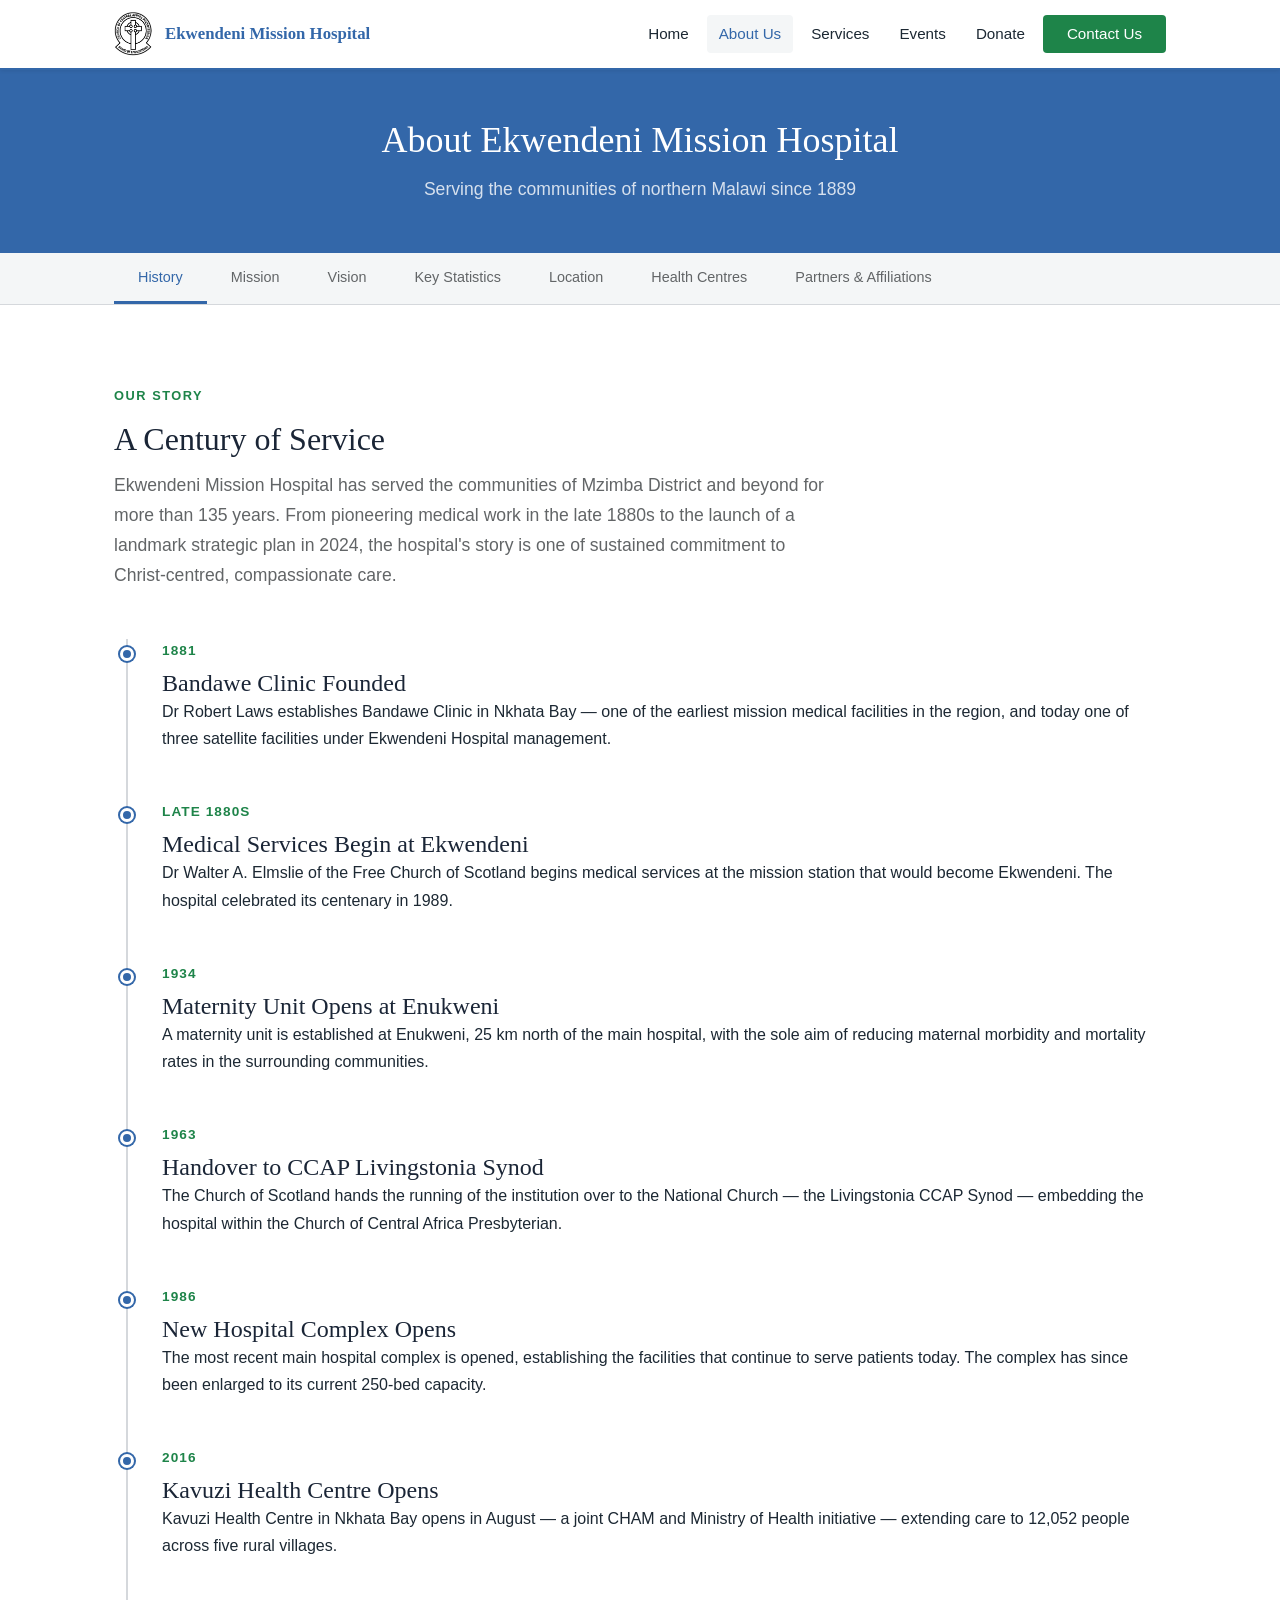
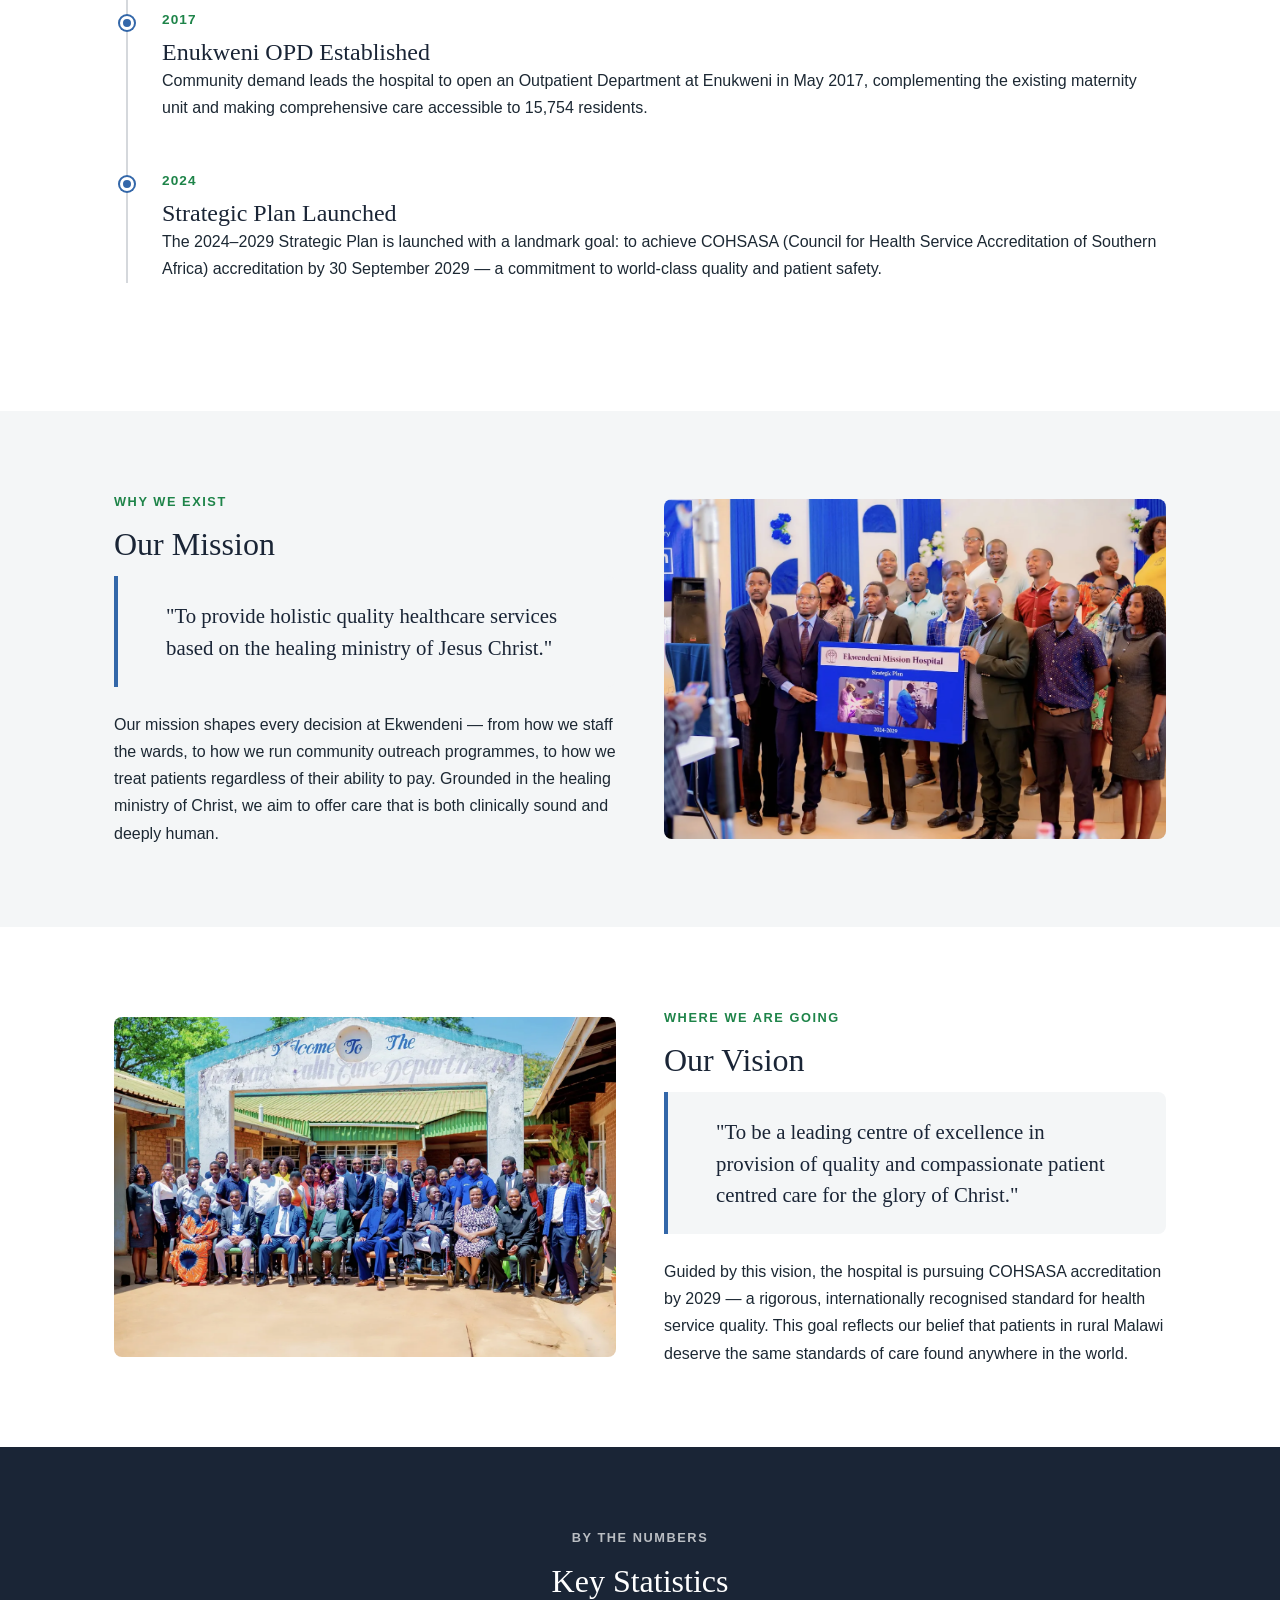
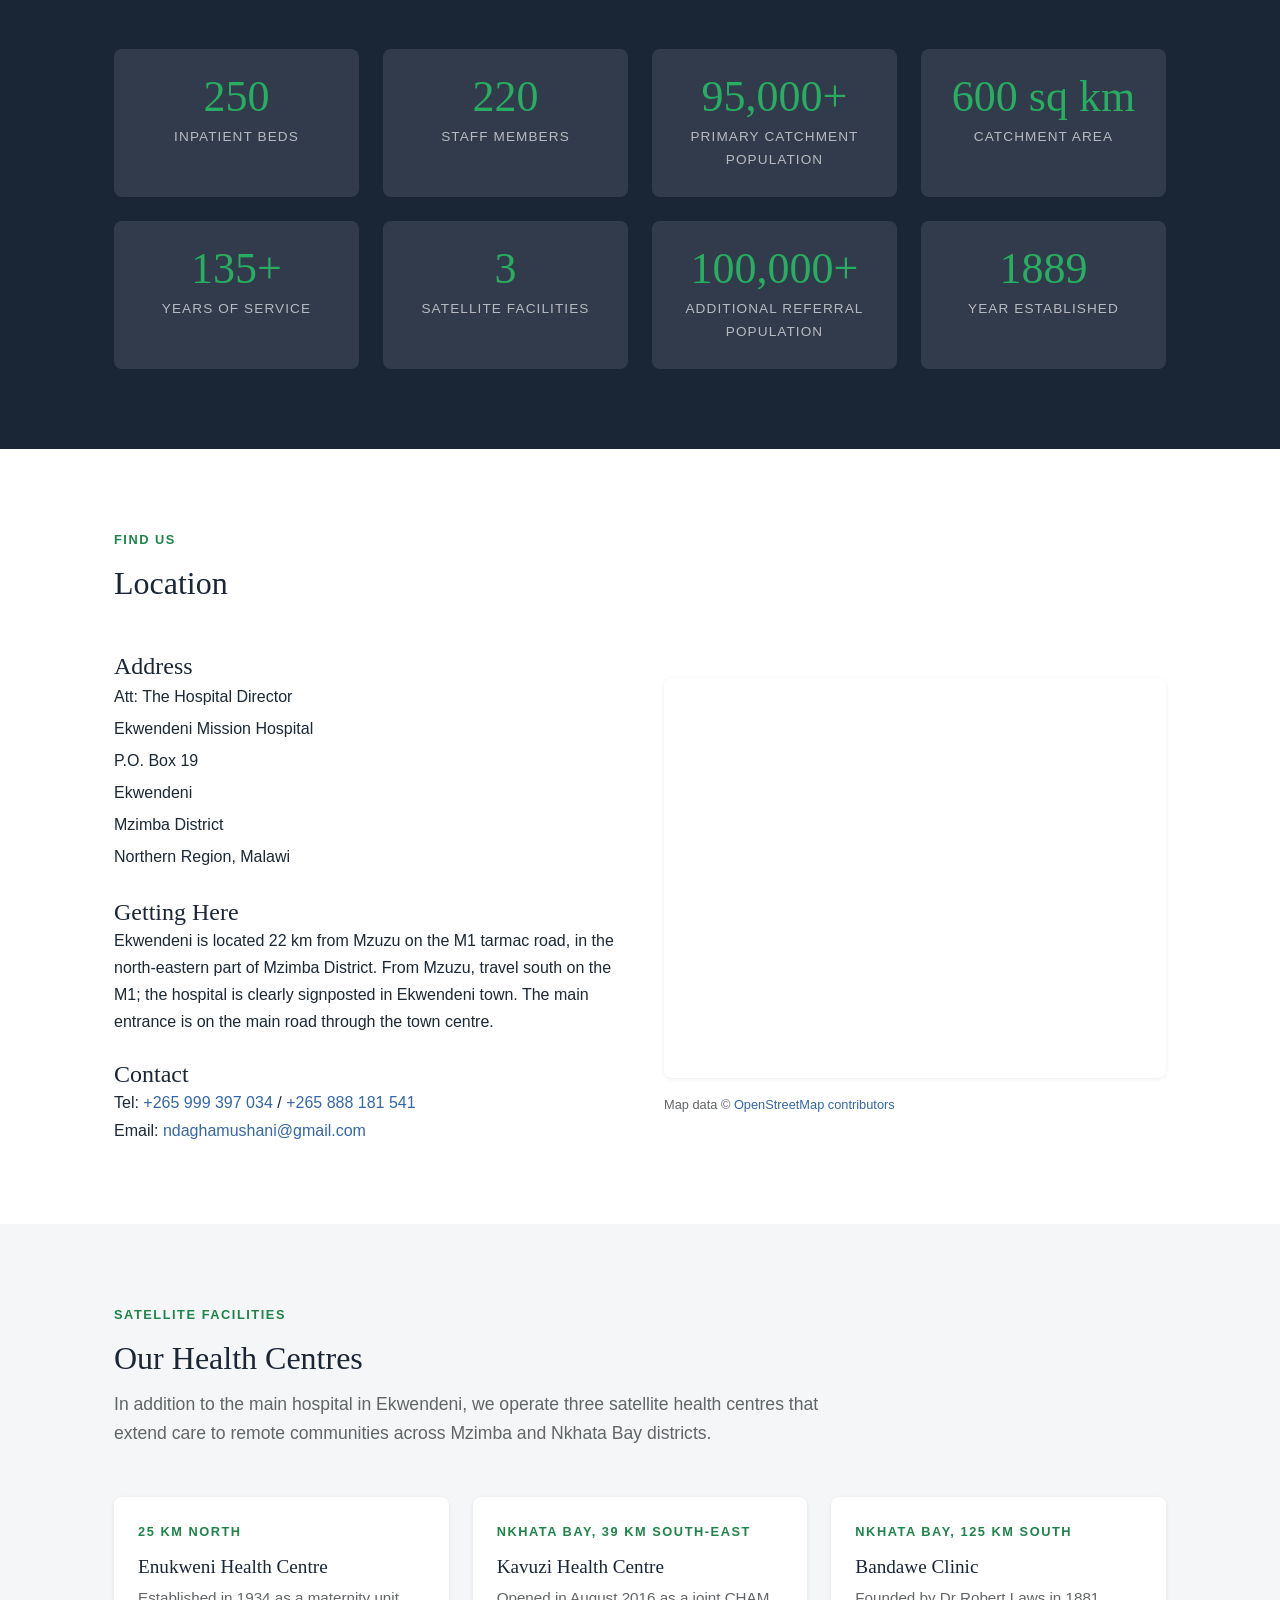
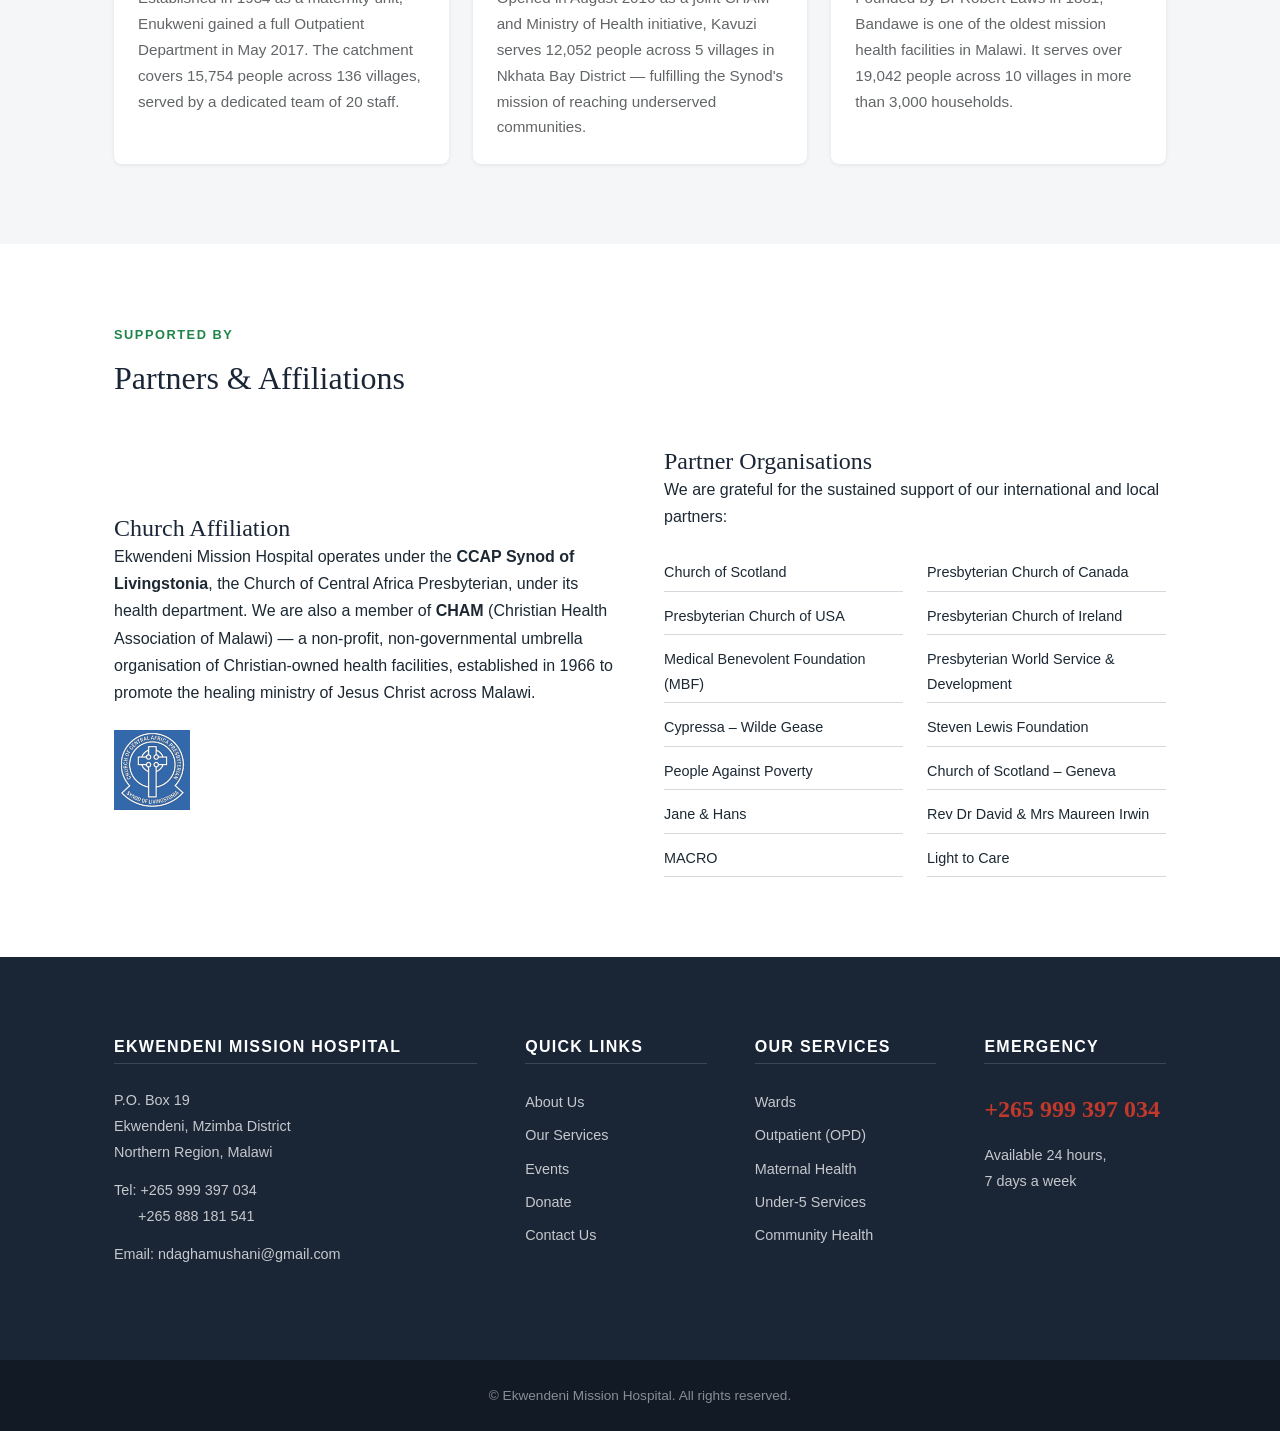
==== commit 3986a80e: "more improvements" ====
--- a/about.html
+++ b/about.html
@@ -5,7 +5,9 @@
   <meta name="viewport" content="width=device-width, initial-scale=1.0">
   <title>About Us | Ekwendeni Mission Hospital</title>
   <meta name="description" content="Learn about the history, mission, vision, values, and affiliations of Ekwendeni Mission Hospital in northern Malawi.">
-  <link rel="icon" href="/assets/images/favicon.png">
+  <link rel="icon" href="/assets/images/favicon.svg" type="image/svg+xml">
+  <link rel="icon" href="/assets/images/favicon.png" sizes="32x32">
+  <link rel="apple-touch-icon" href="/assets/images/apple-touch-icon.png">
   <!-- Social sharing (update BASE_URL when domain changes from marshallformalawi.org) -->
   <meta property="og:type"        content="website">
   <meta property="og:site_name"   content="Ekwendeni Mission Hospital">
@@ -145,9 +147,12 @@
             </p>
           </div>
           <div>
-            <img src="/assets/images/emh_strategicplan_groupphoto.jpg"
-                 alt="Hospital team at the 2024 Strategic Plan launch"
-                 style="width:100%;height:340px;object-fit:cover;border-radius:8px;">
+            <picture>
+              <source srcset="/assets/images/emh_strategicplan_groupphoto.webp" type="image/webp">
+              <img src="/assets/images/emh_strategicplan_groupphoto.jpg"
+                   alt="Hospital team at the 2024 Strategic Plan launch"
+                   style="width:100%;height:340px;object-fit:cover;border-radius:8px;">
+            </picture>
           </div>
         </div>
       </div>
@@ -169,9 +174,12 @@
             </p>
           </div>
           <div>
-            <img src="/assets/images/emh_leadership.jpg"
-                 alt="Leadership team of Ekwendeni Mission Hospital"
-                 style="width:100%;height:340px;object-fit:cover;border-radius:8px;">
+            <picture>
+              <source srcset="/assets/images/emh_leadership.webp" type="image/webp">
+              <img src="/assets/images/emh_leadership.jpg"
+                   alt="Leadership team of Ekwendeni Mission Hospital"
+                   style="width:100%;height:340px;object-fit:cover;border-radius:8px;">
+            </picture>
           </div>
         </div>
       </div>
@@ -336,9 +344,12 @@
             <p>
               Ekwendeni Mission Hospital operates under the <strong>CCAP Synod of Livingstonia</strong>, the Church of Central Africa Presbyterian, under its health department. We are also a member of <strong>CHAM</strong> (Christian Health Association of Malawi) — a non-profit, non-governmental umbrella organisation of Christian-owned health facilities, established in 1966 to promote the healing ministry of Jesus Christ across Malawi.
             </p>
-            <img src="/assets/images/ccap_logo_blue.png"
-                 alt="CCAP Synod of Livingstonia"
-                 class="affiliation-logo">
+            <picture>
+              <source srcset="/assets/images/ccap_logo_blue.webp" type="image/webp">
+              <img src="/assets/images/ccap_logo_blue.png"
+                   alt="CCAP Synod of Livingstonia"
+                   class="affiliation-logo">
+            </picture>
           </div>
           <div>
             <h3>Partner Organisations</h3>
--- a/assets/css/main.css
+++ b/assets/css/main.css
@@ -91,6 +91,7 @@
 html {
   scroll-behavior: smooth;
   font-size: 16px;
+  overflow-x: hidden;
 }
 
 body {
@@ -253,6 +254,7 @@
 .grid-2 { display: grid; grid-template-columns: repeat(2, 1fr); gap: var(--space-md); }
 .grid-3 { display: grid; grid-template-columns: repeat(3, 1fr); gap: var(--space-md); }
 .grid-4 { display: grid; grid-template-columns: repeat(4, 1fr); gap: var(--space-md); }
+.grid-2 > *, .grid-3 > *, .grid-4 > *, .stats-grid > *, .services-preview-grid > * { min-width: 0; }
 
 
 /* ============================================================
@@ -305,7 +307,7 @@
 
 .nav-logo-text {
   font-family: var(--font-heading);
-  font-size: 1.05rem;
+  font-size: clamp(0.875rem, 2.8vw, 1.05rem);
   color: var(--color-primary);
   font-weight: bold;
   line-height: 1.3;
@@ -399,9 +401,11 @@
 
 .nav-toggle span {
   display: block;
-  height: 2px;
-  background: var(--color-primary);
+  width: 100%;
+  height: 3px;
   border-radius: 2px;
+  background: var(--color-heading);
+  flex-shrink: 0;
   transition: transform var(--transition), opacity var(--transition);
 }
 
@@ -505,10 +509,22 @@
 .hero-bg {
   position: absolute;
   inset: 0;
-  background-image: url('/assets/images/emh_leadership.jpg');
+  background-image: image-set(
+    url('/assets/images/emh_leadership.webp') type('image/webp'),
+    url('/assets/images/emh_leadership.jpg')  type('image/jpeg')
+  );
   background-size: cover;
   background-position: center;
-  opacity: 0.15;
+  opacity: 0.22;
+}
+
+/* Gradient overlay for text legibility at bottom of hero */
+.hero::after {
+  content: '';
+  position: absolute;
+  inset: 0;
+  background: linear-gradient(to bottom, transparent 40%, rgba(26, 37, 54, 0.45) 100%);
+  pointer-events: none;
 }
 
 .hero-content {
@@ -516,6 +532,16 @@
   z-index: 1;
   max-width: var(--max-width-text);
   color: var(--color-white);
+}
+
+.hero-name {
+  display: block;
+  font-size: 1.15rem;
+  font-family: var(--font-heading);
+  font-weight: bold;
+  color: var(--color-white);
+  letter-spacing: 0.04em;
+  margin-bottom: var(--space-xs);
 }
 
 .hero-label {
@@ -687,10 +713,11 @@
   margin-bottom: var(--space-xs);
 }
 
-.card-tag--health    { background: #d5f5e3; color: #1e8449; }
-.card-tag--training  { background: #d6eaf8; color: #1a5276; }
-.card-tag--outreach  { background: #fef9e7; color: #b7950b; }
-.card-tag--general   { background: #f2f3f4; color: #626567; }
+.card-tag--health       { background: #d5f5e3; color: #1e8449; }
+.card-tag--training     { background: #d6eaf8; color: #1a5276; }
+.card-tag--outreach     { background: #fef9e7; color: #b7950b; }
+.card-tag--fundraising  { background: #fde8d8; color: #a04000; }
+.card-tag--general      { background: #f2f3f4; color: #626567; }
 
 
 /* ============================================================
@@ -708,12 +735,21 @@
   border-radius: var(--radius-md);
   background: var(--color-white);
   box-shadow: var(--shadow-sm);
+  min-width: 0;
+  border: 2px solid transparent;
+  transition: box-shadow var(--transition), transform var(--transition), border-color var(--transition);
+}
+
+.stat-box:hover {
+  box-shadow: var(--shadow-md);
+  transform: translateY(-2px);
+  border-color: var(--color-primary);
 }
 
 .stat-number {
   display: block;
   font-family: var(--font-heading);
-  font-size: 2.75rem;
+  font-size: clamp(1.6rem, 5vw, 2.75rem);
   color: var(--color-primary);
   line-height: 1;
   margin-bottom: var(--space-xs);
@@ -745,6 +781,22 @@
 /* ============================================================
    11. HOME PAGE
    ============================================================ */
+
+/* Mission / Vision two-up grid */
+.mission-vision-grid {
+  display: grid;
+  grid-template-columns: 1fr 1fr;
+  gap: var(--space-lg);
+  margin-bottom: var(--space-xl);
+}
+
+/* Values card grid — 5 col desktop, narrows in responsive section below */
+.values-grid {
+  display: grid;
+  grid-template-columns: repeat(5, 1fr);
+  gap: var(--space-md);
+  margin-top: var(--space-lg);
+}
 
 /* Mission brief strip */
 .mission-strip {
@@ -961,6 +1013,43 @@
   align-items: center;
   flex-wrap: wrap;
   margin-bottom: var(--space-lg);
+}
+
+/* Category filter row */
+.events-filter {
+  display: flex;
+  flex-wrap: wrap;
+  gap: var(--space-xs);
+  margin-bottom: var(--space-lg);
+}
+
+.filter-btn {
+  padding: 0.35rem 0.9rem;
+  border: 1px solid var(--color-border);
+  border-radius: 999px;
+  background: var(--color-white);
+  font-size: 0.85rem;
+  color: var(--color-text-muted);
+  cursor: pointer;
+  transition: background var(--transition), color var(--transition), border-color var(--transition);
+  white-space: nowrap;
+}
+
+.filter-btn:hover {
+  border-color: var(--color-primary);
+  color: var(--color-primary);
+}
+
+.filter-btn--active {
+  background: var(--color-primary);
+  border-color: var(--color-primary);
+  color: var(--color-white);
+}
+
+.filter-btn--active:hover {
+  background: var(--color-primary-dark);
+  border-color: var(--color-primary-dark);
+  color: var(--color-white);
 }
 
 .view-toggle {
@@ -1279,7 +1368,7 @@
 .form-group input:focus,
 .form-group textarea:focus,
 .form-group select:focus {
-  outline: none;
+  outline: 2px solid transparent;
   border-color: var(--color-primary);
   box-shadow: 0 0 0 3px rgba(26, 82, 118, 0.1);
 }
@@ -1372,6 +1461,8 @@
     border-top: 1px solid var(--color-border);
     box-shadow: var(--shadow-md);
     gap: 0;
+    max-height: calc(100vh - 68px);
+    overflow-y: auto;
   }
 
   .site-nav.nav-open .nav-links {
@@ -1410,6 +1501,7 @@
 
   .values-grid { grid-template-columns: repeat(3, 1fr); }
   .mission-vision-grid { grid-template-columns: 1fr; }
+  .grid-4 { grid-template-columns: repeat(2, 1fr); }
 
   .stats-grid {
     grid-template-columns: repeat(2, 1fr);
@@ -1449,23 +1541,6 @@
   }
 }
 
-/* ============================================================
-   MISSION / VISION / VALUES — index.html
-   ============================================================ */
-
-.mission-vision-grid {
-  display: grid;
-  grid-template-columns: 1fr 1fr;
-  gap: var(--space-lg);
-  margin-bottom: var(--space-xl);
-}
-
-.values-grid {
-  display: grid;
-  grid-template-columns: repeat(5, 1fr);
-  gap: var(--space-md);
-  margin-top: var(--space-lg);
-}
 
 .values-card {
   background: var(--color-white);
@@ -1517,9 +1592,13 @@
 
 /* Mobile */
 @media (max-width: 640px) {
+  .section { padding: var(--space-lg) 0; }
+
   .hero { min-height: 400px; }
   .hero h1 { font-size: 1.75rem; }
   .hero-subtitle { font-size: 1rem; }
+  .hero-name { font-size: 1rem; }
+  .nav-logo-text { font-size: 0.9rem; }
 
   .services-preview-grid {
     grid-template-columns: 1fr;
@@ -1555,3 +1634,40 @@
   .values-grid { grid-template-columns: 1fr; }
   .partners-list { grid-template-columns: 1fr; }
 }
+
+/* Small mobile — phones narrower than 480px */
+@media (max-width: 480px) {
+  .section { padding: var(--space-md) 0; }
+
+  .hero { min-height: 340px; }
+  .hero h1 { font-size: 1.5rem; }
+  .hero-name { font-size: 0.95rem; }
+  .hero-subtitle { font-size: 0.95rem; }
+
+  /* Event card: date badge becomes a horizontal strip at the top */
+  .event-card {
+    grid-template-columns: 1fr;
+    grid-template-rows: auto 1fr;
+  }
+
+  .event-card-date {
+    flex-direction: row;
+    gap: var(--space-sm);
+    padding: var(--space-sm) var(--space-md);
+    justify-content: flex-start;
+  }
+
+  .event-card-day { font-size: 1.4rem; }
+
+  .stat-box { padding: var(--space-sm); }
+
+  .nav-logo-text { font-size: 0.8rem; }
+}
+
+/* Reduced motion — disable all transitions and animations */
+@media (prefers-reduced-motion: reduce) {
+  *, *::before, *::after {
+    transition: none !important;
+    animation: none !important;
+  }
+}
